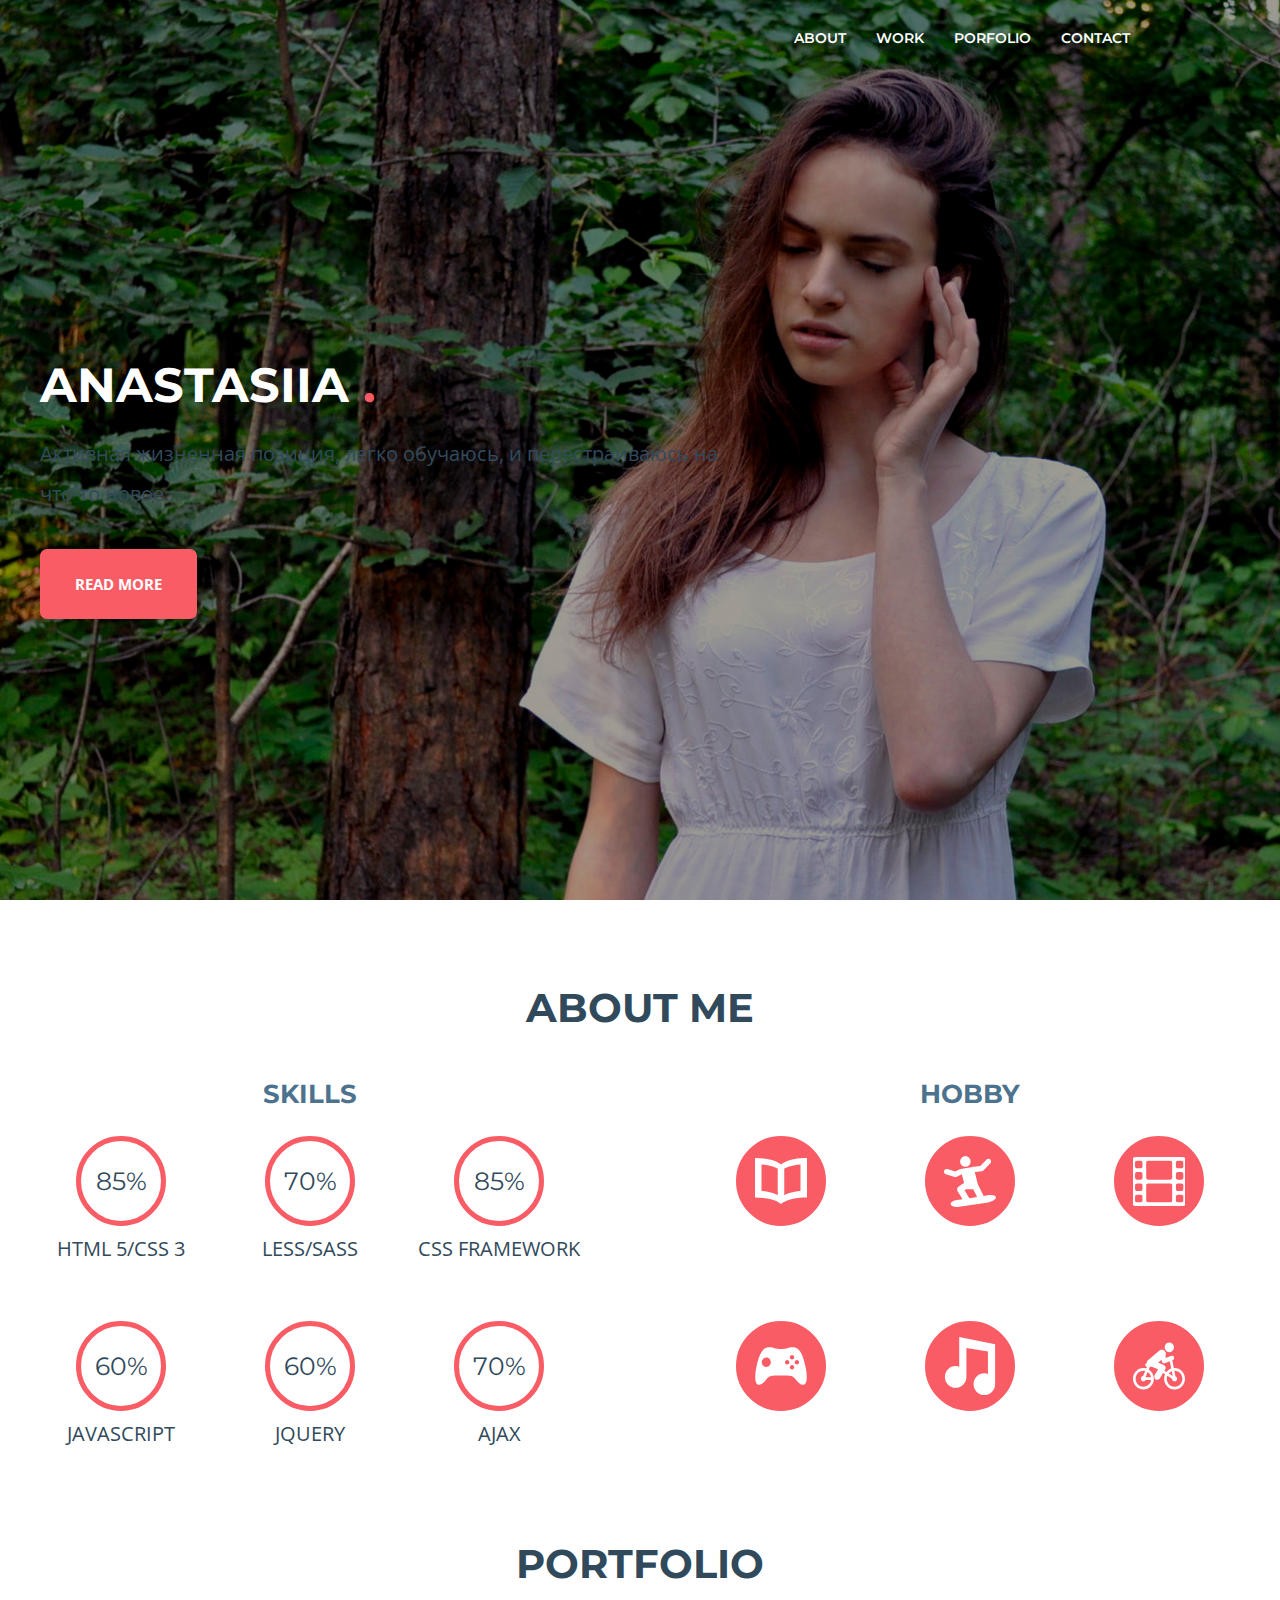
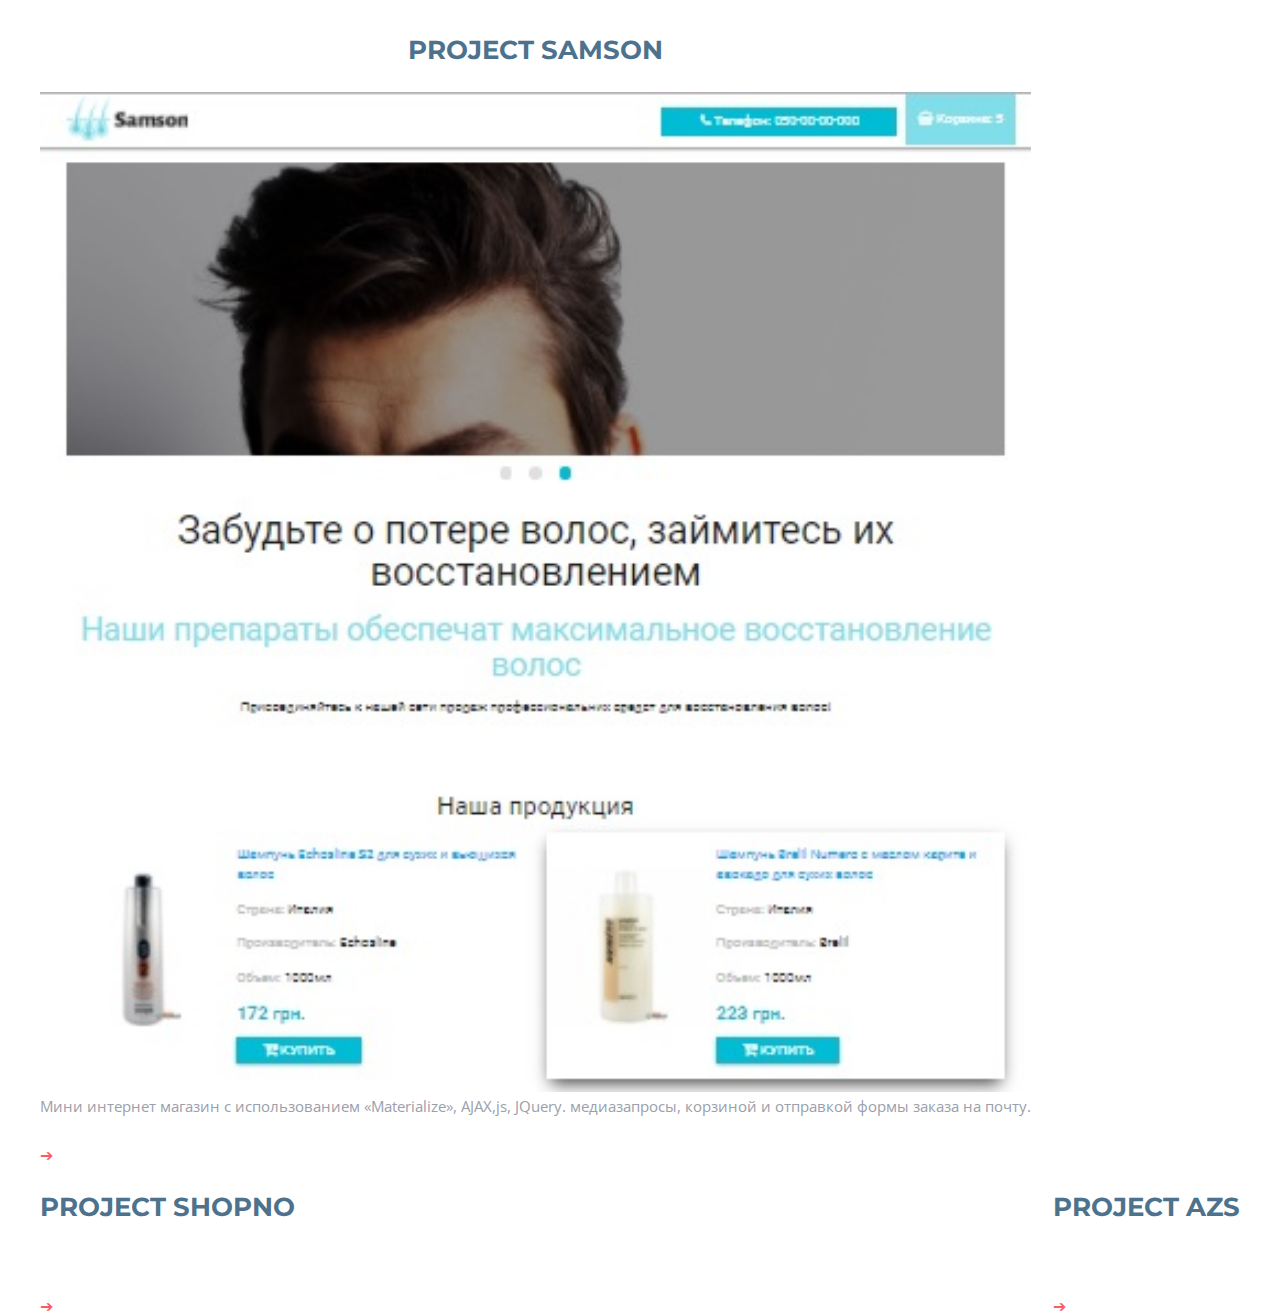
==== index.html @ 049740fa "Add files via upload" ====
<!DOCTYPE html>
<html lang="en">
<head>
	<meta charset="UTF-8">
	<title>Document</title>
	<link rel="stylesheet" href="css/style.css">
</head>
<body>
	
	<section id="top" style="background-image: url(img/Photo.jpg);">
		<div class="wr">
			<header>
				<nav>
					<ul>
						<li><a href="#">about</a></li>
						<li><a href="#">work</a></li>
						<li><a href="#">porfolio</a></li>
						<li><a href="#">contact</a></li>
						<li class="social">
							<a href="#" class="fb"></a>
							
						</li>
						<li class="social">
							<a href="#" class="inst"></a>
						</li>
					</ul>
				</nav>
			</header>
			<div class="sloganCont">
				<h1>Anastasiia <span class="red">.</span></h1>
				<h4>Активная жизненная позиция, легко обучаюсь, и  перестраиваюсь на что-то новое...</h4>
				<a href="#" class="btn"><span>read more</span></a>
			</div>
		</div>
	</section>

	<section id="about">
		<h2>about me</h2>
		<div class="wr">
			
			<div class="skills">
				<h3>skills</h3>
				<ul>
					<li>
						<div class="percent_circle"><span>85%</span></div>
						<h4>html 5/css 3</h4>
					
					</li>
					<li>
						<div class="percent_circle"><span>70%</span></div>
						<h4>less/sass</h4>
						
					</li>
					<li>
						<div class="percent_circle"><span>85%</span></div>
						<h4>css framework</h4>
						
					</li>
					
				
					<li>
						<div class="percent_circle"><span>60%</span></div>
						<h4>javascript</h4>
						
					</li>
					<li>
						<div class="percent_circle"><span>60%</span></div>
						<h4>JQuery</h4>
						
					</li>
					<li>
						<div class="percent_circle"><span>70%</span></div>
						<h4>Ajax</h4>
						
					</li>
					
				</ul>
				
			</div>
			<div class="hobby">
				<h3>hobby</h3>
				<ul>
					<li>
						<div class="percent_circle">
							<img src="img/book.svg" alt="">
						
						</div>
					</li>
					<li>
						<div class="percent_circle">
							<img src="img/snowboard.svg" alt="">
							
						</div>
					</li>
					<li>
						<div class="percent_circle">
							<img src="img/cinema.svg" alt="">
							
						</div>
					</li>
					<li>
						<div class="percent_circle">
							<img src="img/games.svg" alt="">
							
						</div>
					</li>
					<li>
						<div class="percent_circle">
							<img src="img/music.svg" alt="">
							
						</div>
					</li>
					<li>
						<div class="percent_circle">
							<img src="img/bike.svg" alt="">
						
						</div>
					</li>
				</ul>
			</div>
		</div>
	</section>
	
	<section id="portfolio">
		<div class="wr">
			<h2>Portfolio</h2>
				<ul>
					<li>
						<h3>project samson</h3>
						<img src="img/sams.jpg" alt="">
						<div class="descr">
						Мини интернет магазин с использованием «Materialize», AJAX,js, JQuery. медиазапросы,
						корзиной и отправкой формы заказа на почту.</div>
						<a href="" class="more"></a>
					</li>
					<li>
						<h3>project shopno</h3>
						<img src="" alt="">
						<div class="descr"></div>
						<a href="" class="more"></a>
					</li>
					<li>
						<h3>project azs</h3>
						<img src="" alt="">
						<div class="descr"></div>
						<a href="" class="more"></a>
					</li>
				</ul>
			</div>
	
	</section>
</body>
</html>
---- css/style.css ----
@import url("https://fonts.googleapis.com/css?family=Montserrat:100,100i,200,200i,300,300i,400,400i,500,500i,600,600i,700,700i,800,800i,900,900i|Open+Sans:300,300i,400,400i,600,600i,700,700i,800,800i&subset=cyrillic,cyrillic-ext");
* {
  box-sizing: border-box; }

html, body {
  margin: 0;
  padding: 0;
  height: 100%;
  min-height: 100%; }

section#top .wr, section#top .wr header, section#top .wr header nav ul, section#about .wr, section#about .wr .hobby, section#about .wr .skills, section#about .wr .hobby ul, section#about .wr .skills ul, section#about .wr .hobby ul li .percent_circle, section#about .wr .skills ul li .percent_circle, section#portfolio .wr, section#portfolio .wr ul {
  display: flex;
  flex-wrap: wrap; }

section#top .wr header nav ul, section#about .wr .hobby ul, section#about .wr .skills ul, section#portfolio .wr ul {
  list-style: none;
  padding: 0;
  margin: 0; }

.descr {
  font-family: "Open Sans", sans-serif;
  font-size: 15px;
  font-weight: 400;
  color: #9aa0ab; }

.wr {
  max-width: 1200px;
  margin: 0 auto;
  position: relative; }

h1 {
  font-family: "Montserrat", sans-serif;
  font-size: 48px;
  font-weight: 700;
  text-transform: uppercase;
  margin: 0; }

h2 {
  font-family: "Montserrat", sans-serif;
  font-size: 40px;
  font-weight: 700;
  text-transform: uppercase;
  color: #314a5b;
  margin-bottom: 20px;
  text-align: center;
  width: 100%; }

h3 {
  text-align: center;
  font-family: "Montserrat", sans-serif;
  font-size: 26px;
  font-weight: 700;
  text-transform: uppercase;
  color: #4c728d; }

h4 {
  font-family: "Open Sans", sans-serif;
  font-size: 20px;
  font-weight: 400;
  line-height: 40px;
  color: #314a5b; }

.red {
  color: #fa5c65; }

.more {
  text-decoration: none;
  color: #fa5c65;
  font-family: "Montserrat", sans-serif;
  font-weight: 400;
  text-transform: uppercase;
  display: inline-block;
  margin-top: 30px; }
  .more:after {
    content: ' \2794'; }

section#top {
  position: relative;
  height: 100vh;
  background: no-repeat center 0 / cover;
  background-attachment: fixed;
  color: #fff; }
  section#top .wr {
    height: 100%; }
    section#top .wr header {
      justify-content: flex-end;
      align-self: flex-start;
      flex-basis: 100%; }
      section#top .wr header nav ul {
        margin-top: 25px; }
        section#top .wr header nav ul li {
          margin-left: 30px;
          display: flex;
          align-items: center; }
          section#top .wr header nav ul li a {
            color: #fff;
            font-family: "Montserrat", sans-serif;
            font-size: 14px;
            font-weight: 600;
            text-transform: uppercase;
            text-decoration: none; }
            section#top .wr header nav ul li a:hover {
              color: #fa5c65; }
          section#top .wr header nav ul li.social a {
            width: 25px;
            height: 25px;
            display: inline-block;
            /*background-repeat: no-repeat;				*/
            /*background-position: center;*/
            background-size: cover; }
            section#top .wr header nav ul li.social a .fb {
              background-image: url(../img/fb.svg); }
            section#top .wr header nav ul li.social a .inst {
              background-image: url(../img/insta.svg); }
    section#top .wr .sloganCont {
      max-width: 58%; }
      section#top .wr .sloganCont h4 {
        margin: 20px 0 60px 0; }
      section#top .wr .sloganCont .btn {
        display: block;
        text-decoration: none; }
        section#top .wr .sloganCont .btn span {
          color: white;
          font-family: "Open Sans", sans-serif;
          font-size: 15px;
          font-weight: 700;
          padding: 25px 35px;
          background-color: #fa5c65;
          border-radius: 7px;
          text-transform: uppercase; }

section#about {
  padding-top: 50px;
  position: relative; }
  section#about h4 {
    text-transform: uppercase;
    text-align: center;
    margin: 10px 0px 0px;
    line-height: 25px; }
  section#about .wr {
    justify-content: space-between; }
    section#about .wr .hobby, section#about .wr .skills {
      width: 45%;
      flex-direction: column;
      justify-content: space-between; }
      section#about .wr .hobby ul, section#about .wr .skills ul {
        justify-content: space-between; }
        section#about .wr .hobby ul li, section#about .wr .skills ul li {
          width: 30%;
          height: 185px; }
          section#about .wr .hobby ul li .percent_circle, section#about .wr .skills ul li .percent_circle {
            margin: 0 auto;
            justify-content: center;
            align-items: center;
            width: 90px;
            height: 90px;
            border-radius: 100%;
            border: 5px solid #fa5c65; }
            section#about .wr .hobby ul li .percent_circle span, section#about .wr .skills ul li .percent_circle span {
              font-family: "Montserrat", sans-serif;
              font-size: 25px;
              color: #314a5b; }
  section#about .hobby .percent_circle {
    background: #fa5c65;
    padding: 7px; }
    section#about .hobby .percent_circle img {
      width: 80%; }

section#portfolio .wr {
  justify-content: space-between; }
  section#portfolio .wr ul {
    justify-content: space-between;
    width: 100%; }
    section#portfolio .wr ul img {
      width: 100%; }

/*# sourceMappingURL=style.css.map */
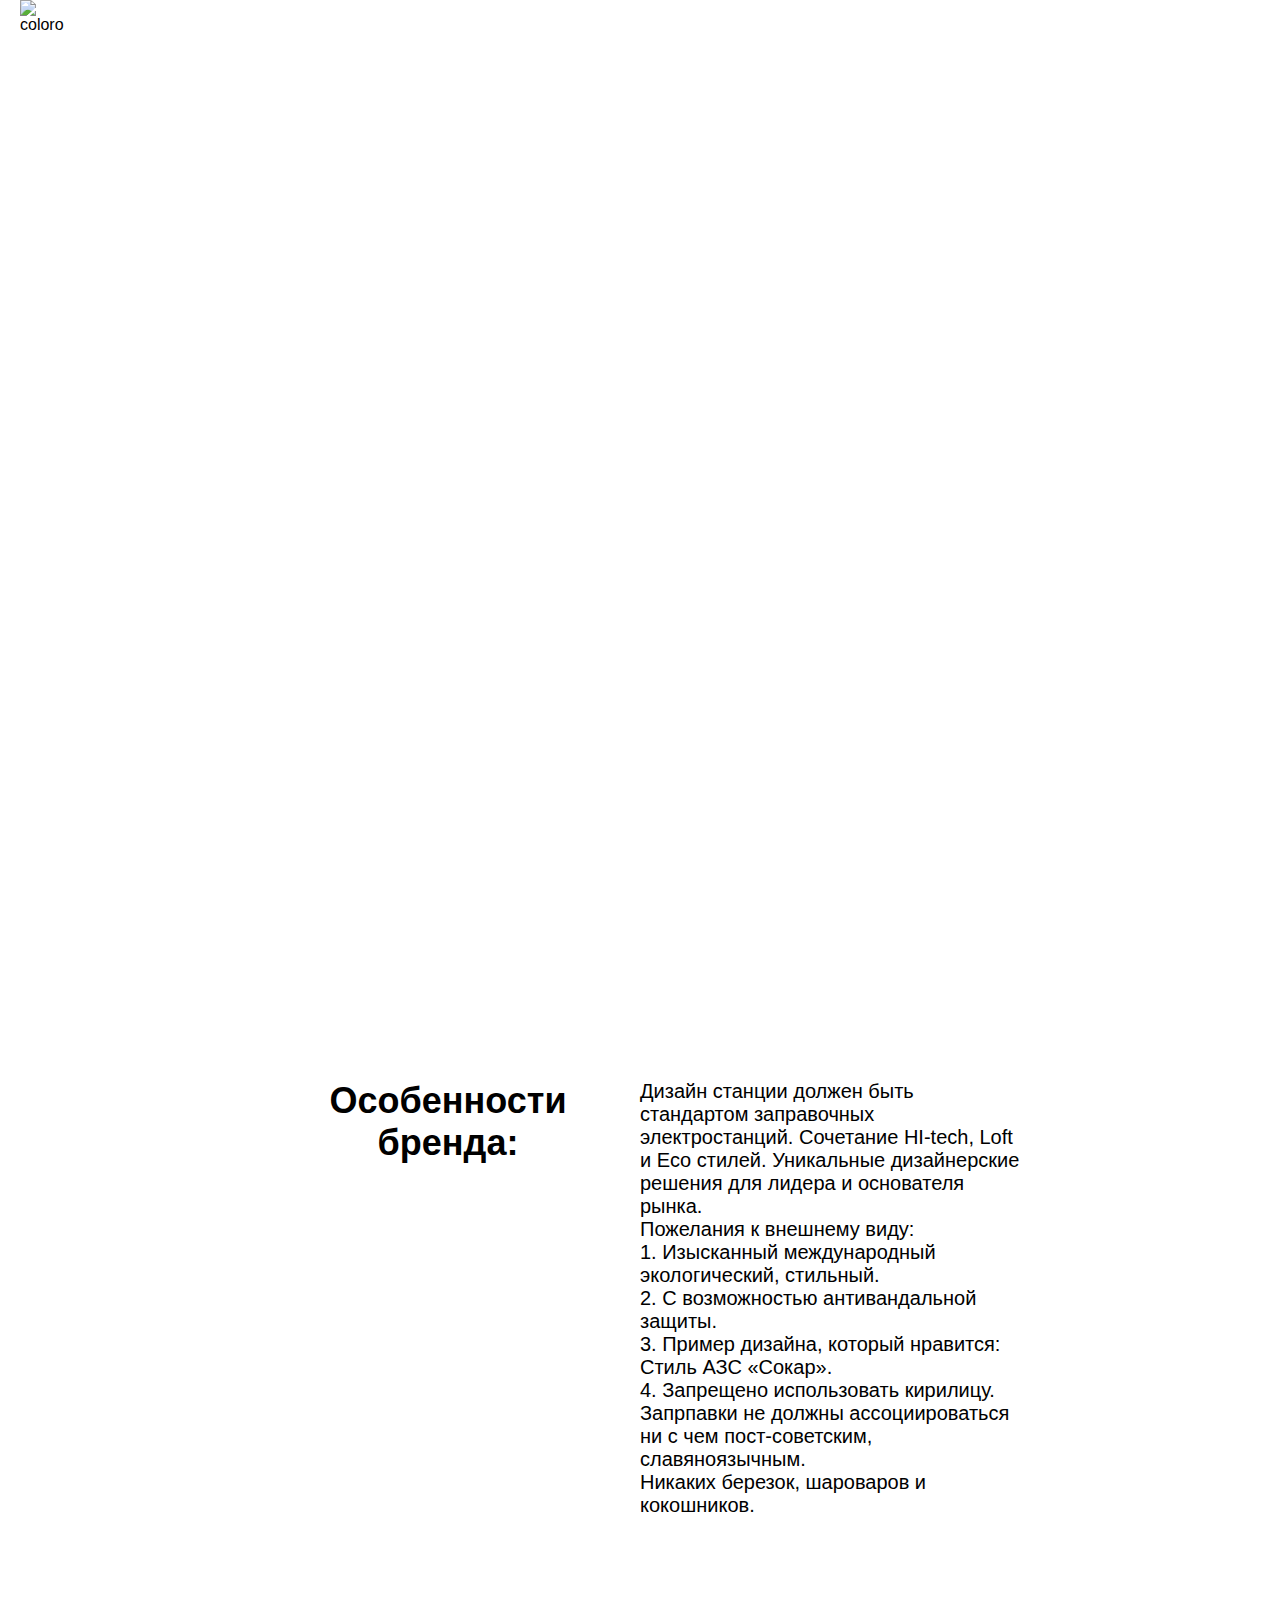
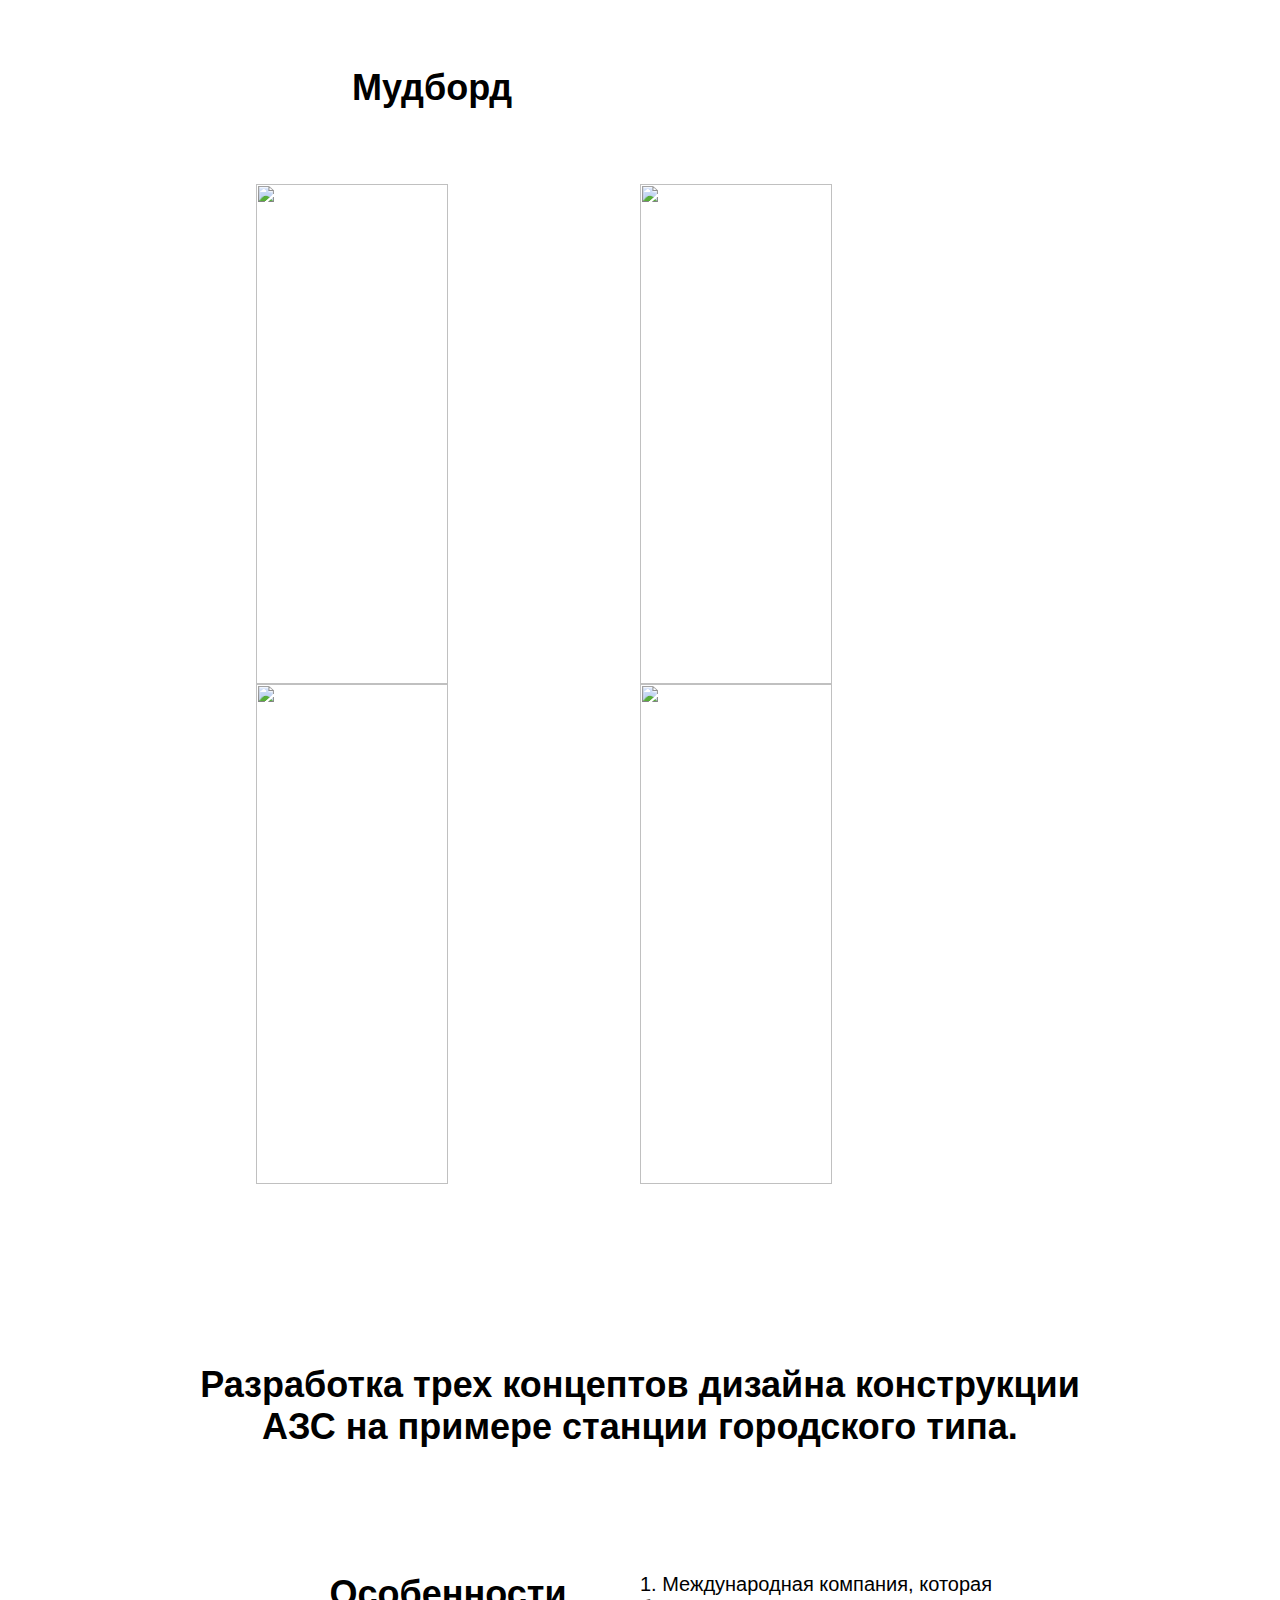
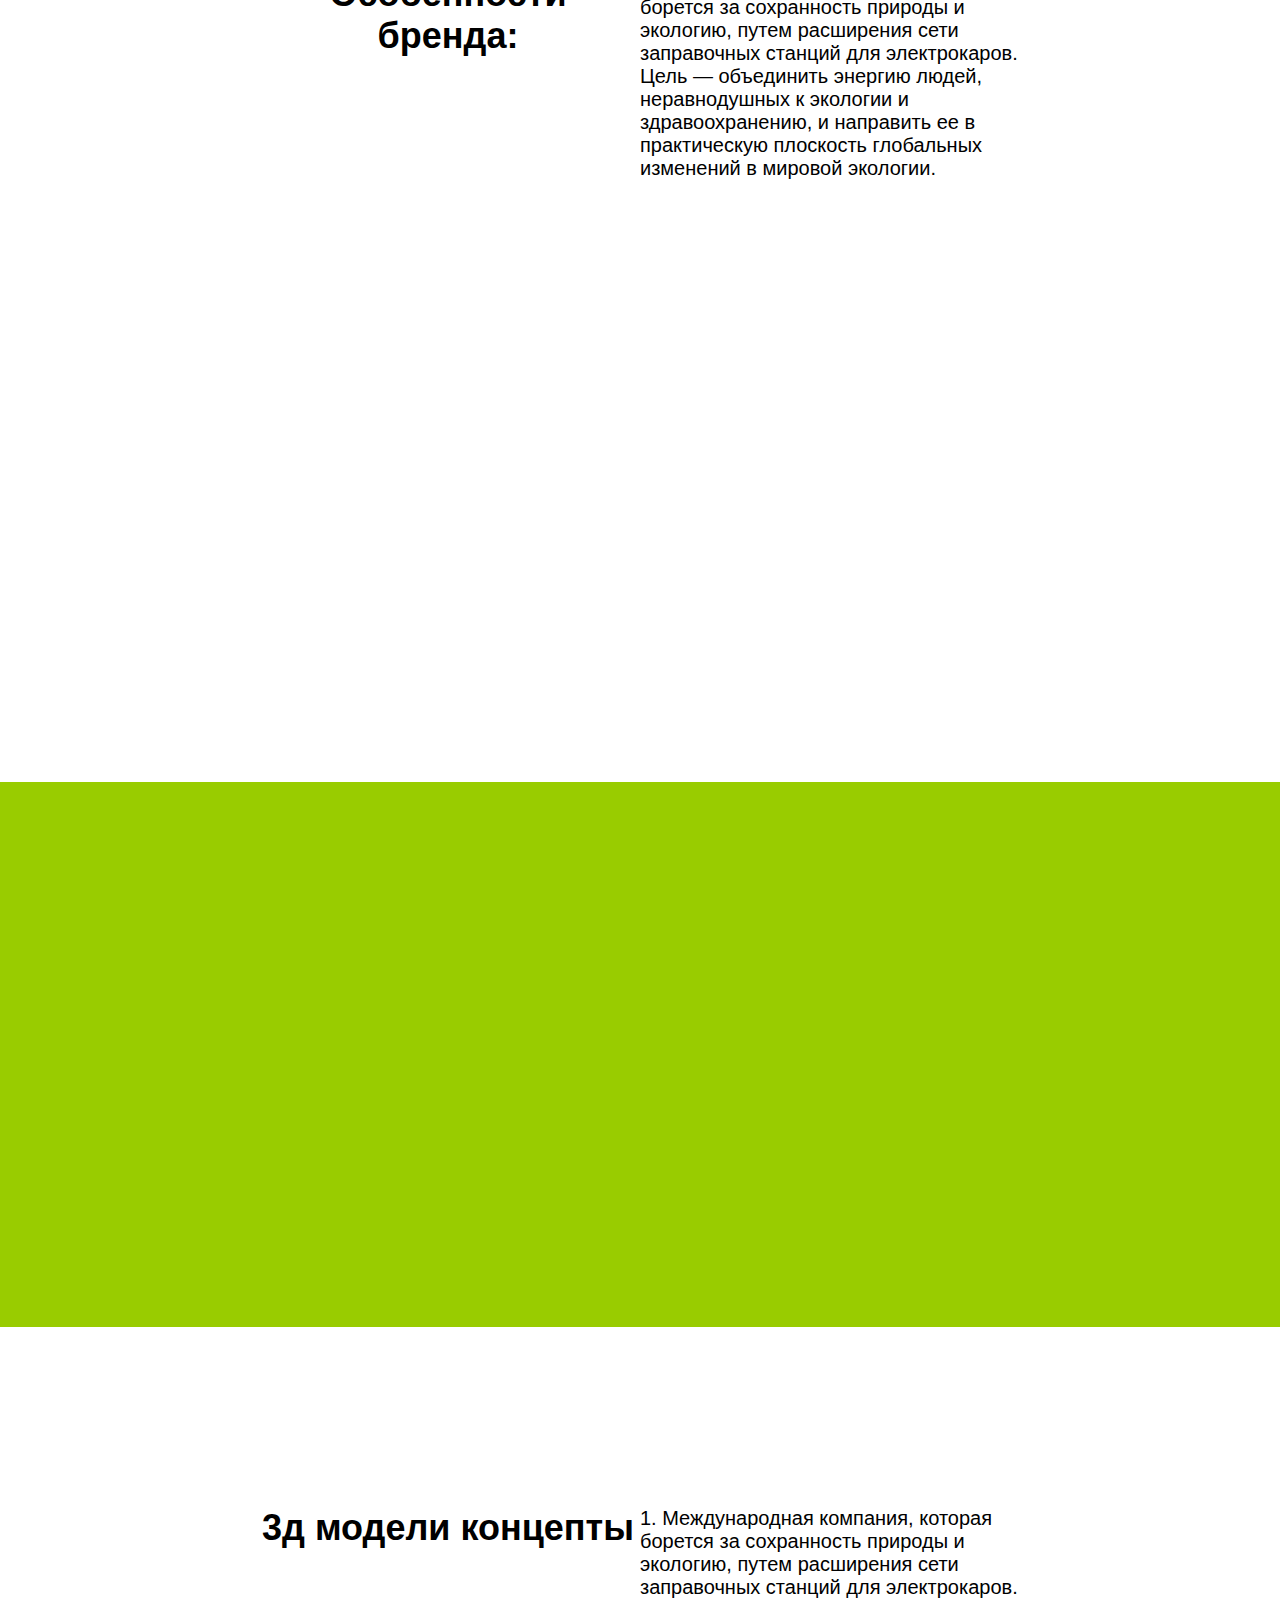
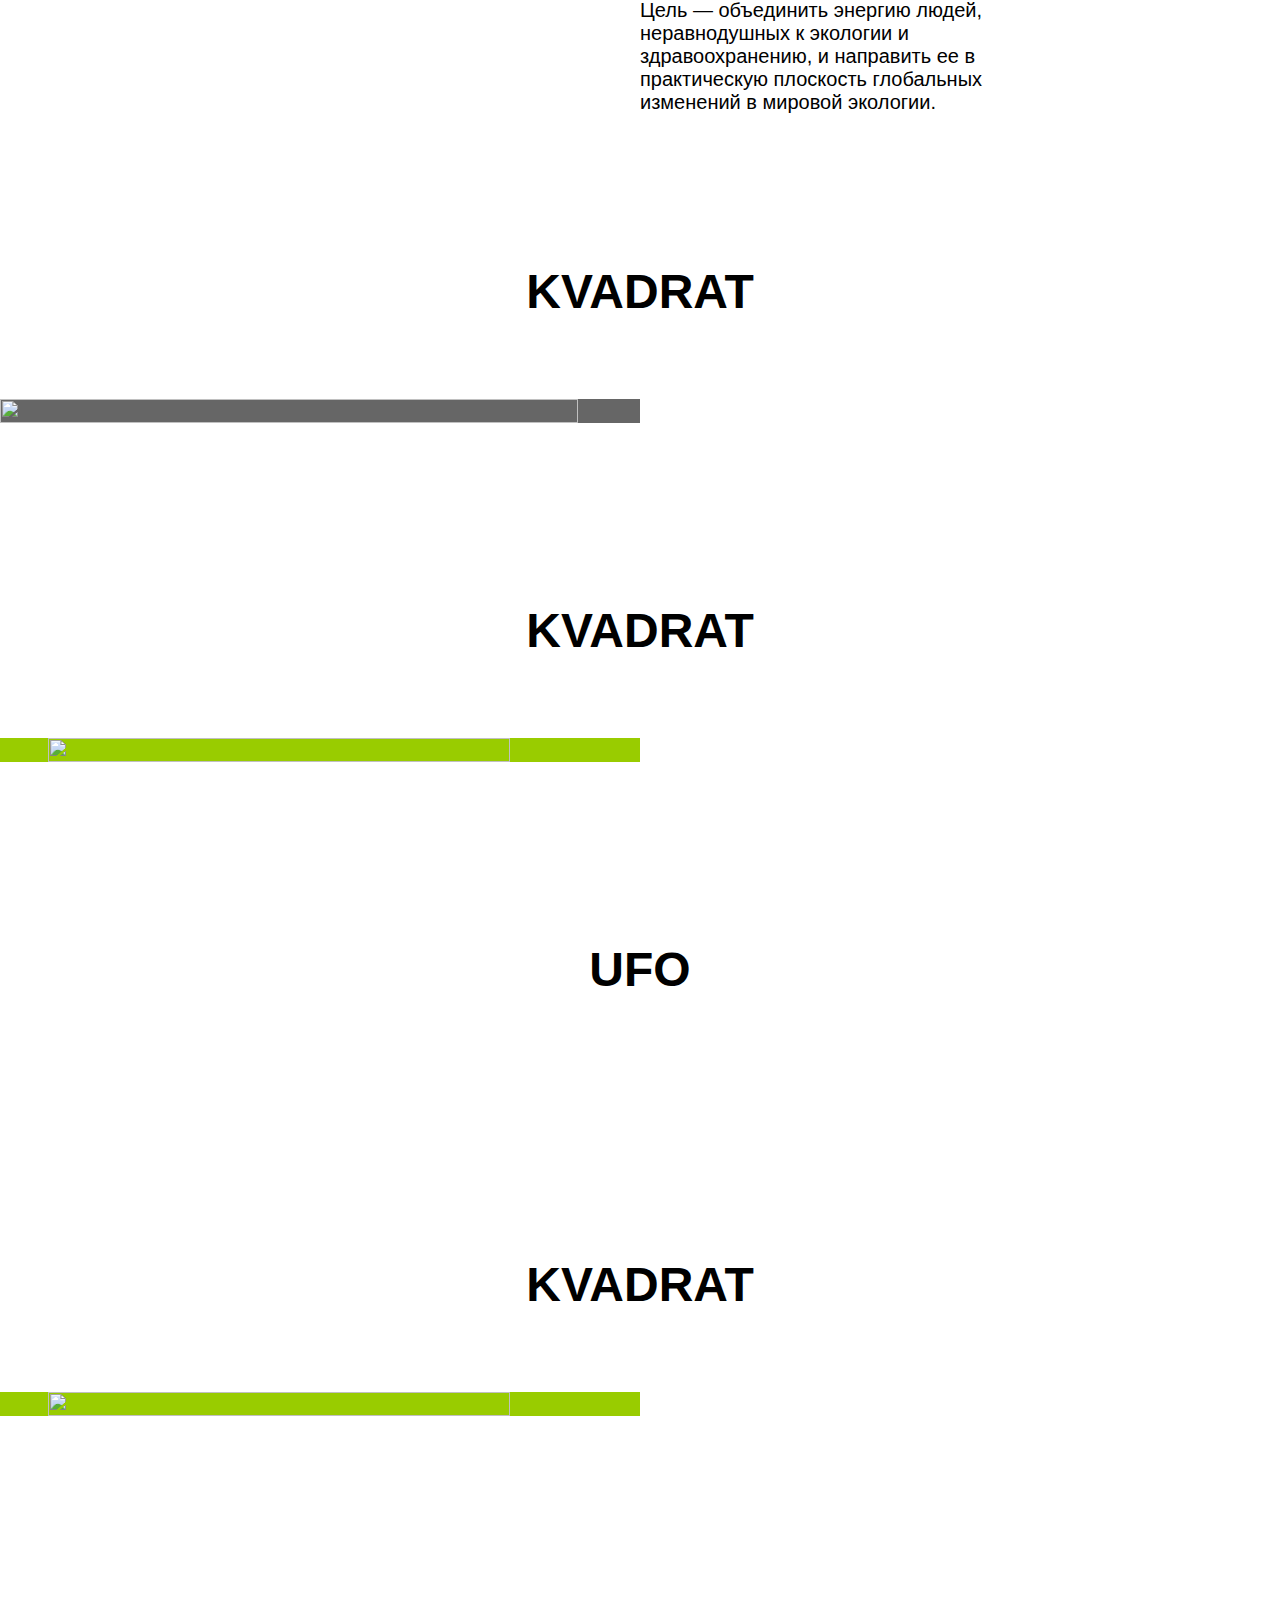
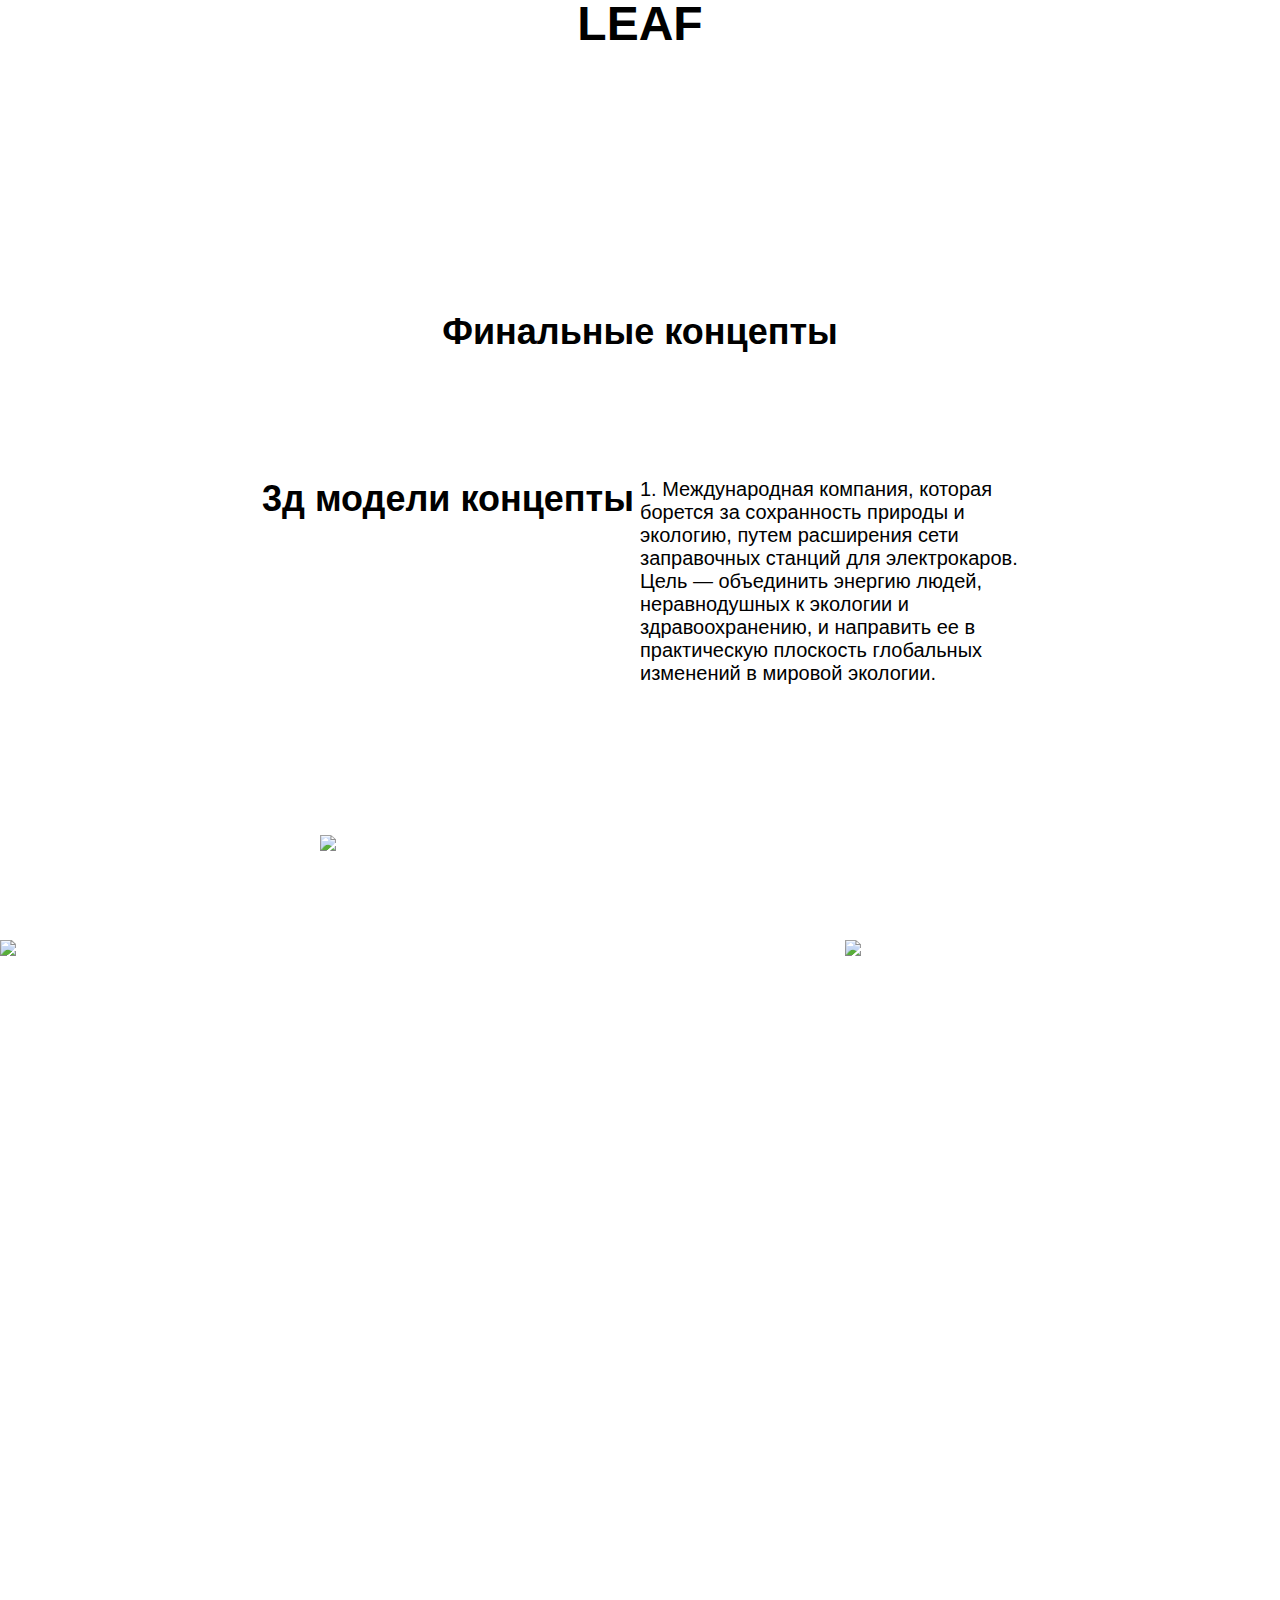
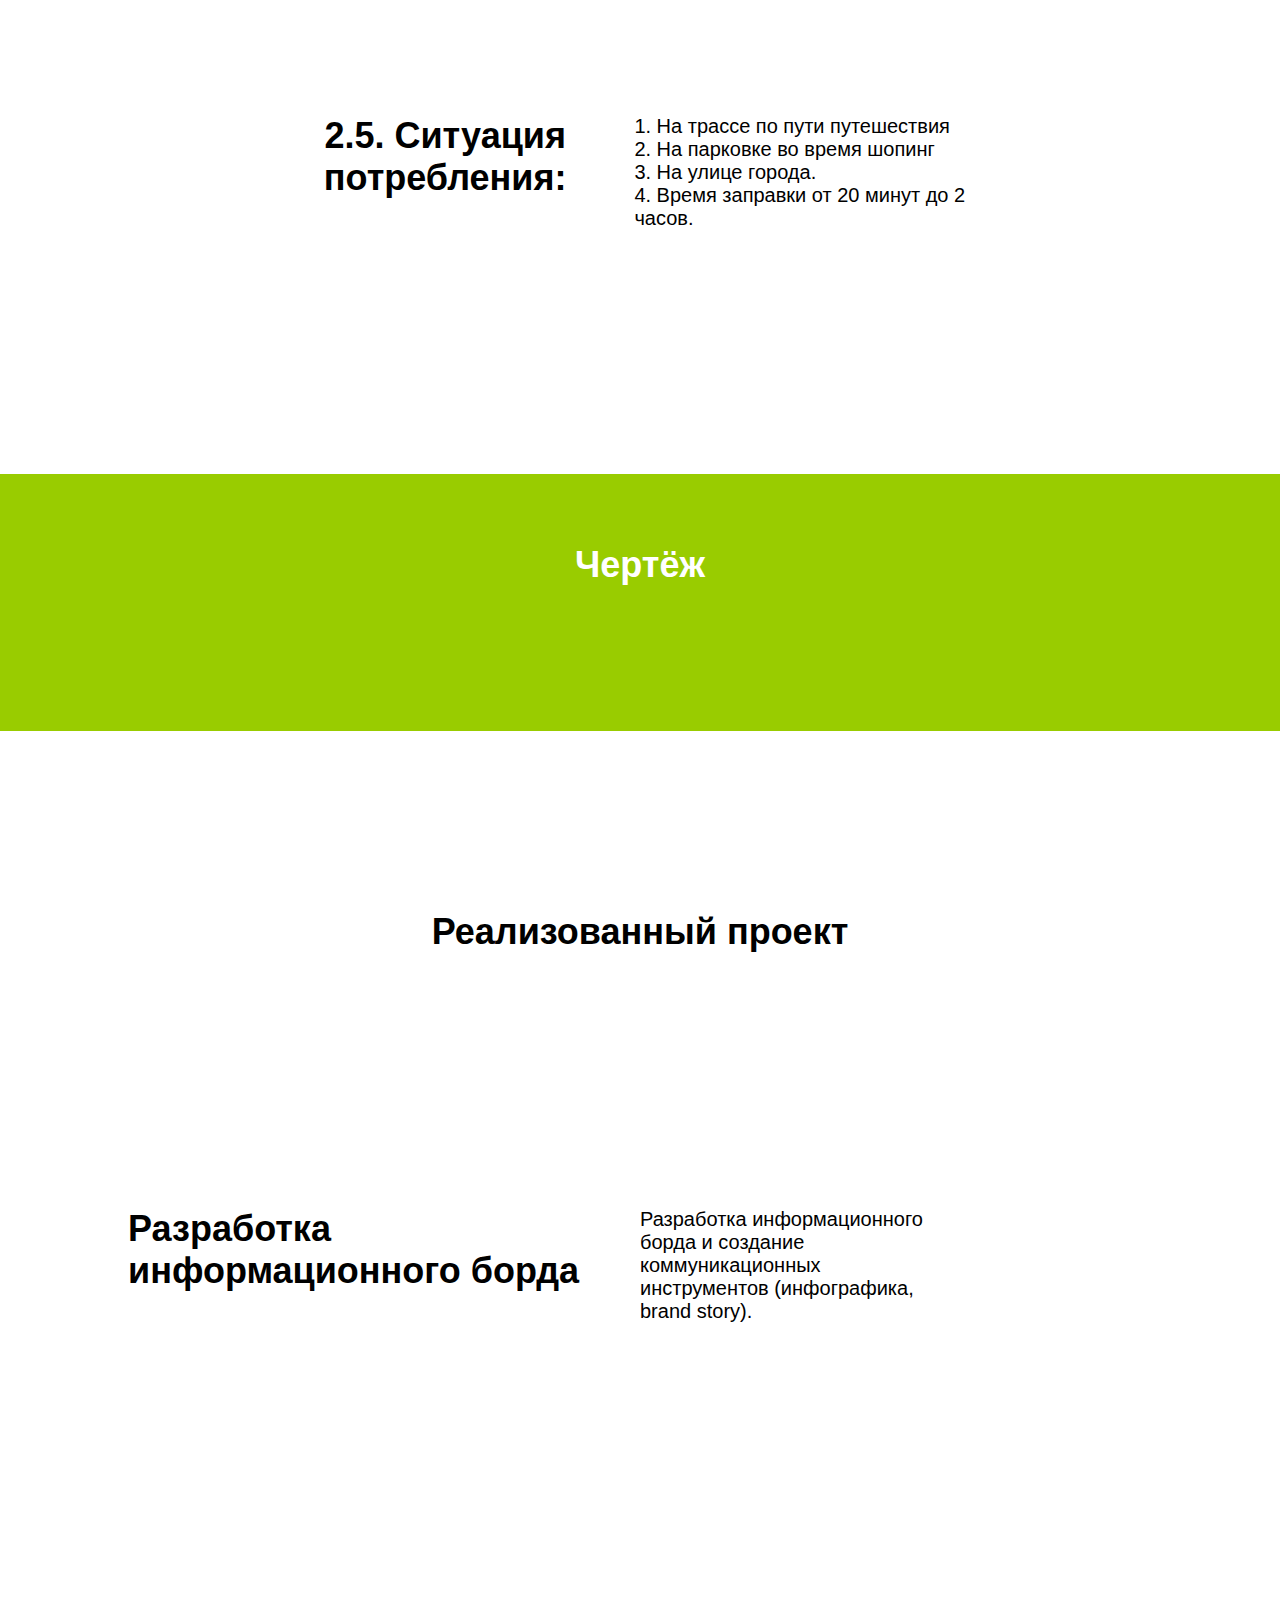
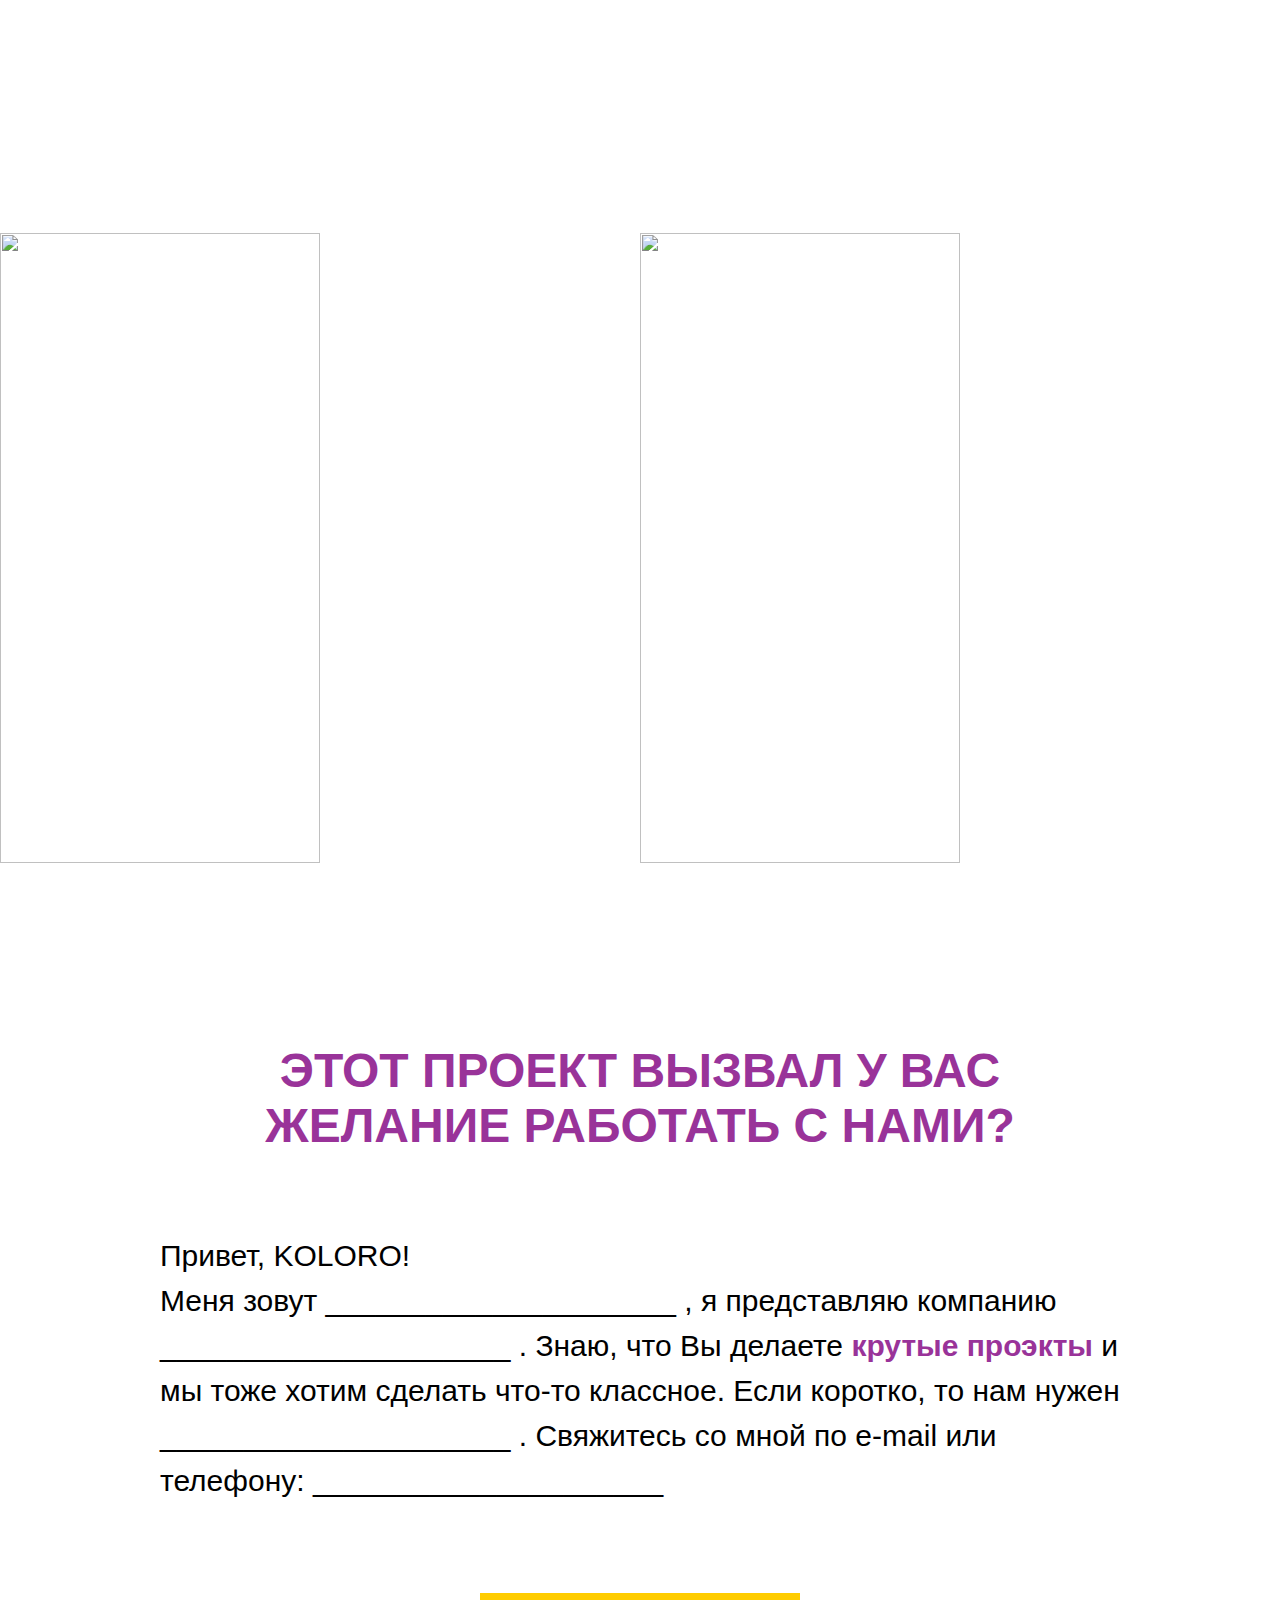
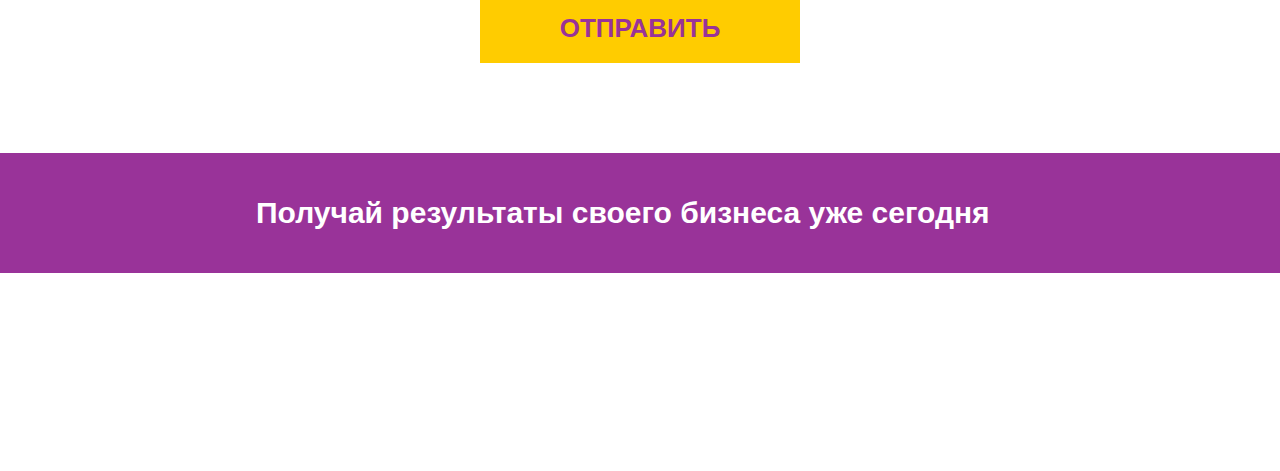
==== commit 5da84331: "Add files via upload" ====
--- a/index.html
+++ b/index.html
@@ -1,153 +1,237 @@
 <!DOCTYPE html>
-<html lang="en">
+<html lang="ru">
 <head>
 	<meta charset="UTF-8">
 	<title>Document</title>
 	<link rel="stylesheet" href="css/style.css">
 </head>
 <body>
-	
-	<section id="top" style="background-image: url(img/Photo.jpg);">
-		<div class="wr">
-			<header>
-				<nav>
-					<ul>
-						<li><a href="#">about</a></li>
-						<li><a href="#">work</a></li>
-						<li><a href="#">porfolio</a></li>
-						<li><a href="#">contact</a></li>
-						<li class="social">
-							<a href="#" class="fb"></a>
-							
-						</li>
-						<li class="social">
-							<a href="#" class="inst"></a>
-						</li>
-					</ul>
-				</nav>
-			</header>
-			<div class="sloganCont">
-				<h1>Anastasiia <span class="red">.</span></h1>
-				<h4>Активная жизненная позиция, легко обучаюсь, и  перестраиваюсь на что-то новое...</h4>
-				<a href="#" class="btn"><span>read more</span></a>
-			</div>
-		</div>
-	</section>
-
-	<section id="about">
-		<h2>about me</h2>
-		<div class="wr">
+	<header class="fixmenu">
+	    <div class="container">
+	        <a href="/">
+	            <img src="img/koloro-logo-white.svg" class="logo white_logo" width="166" height="51" alt="coloro">
+	        </a>
+				<nav> 
+	 			    <ul>
+				        <li><a href="/">Гавная</a></li>
+				        <li><a href="/">портфолио</a></li>
+				        <li><a href="/">услуги</a></li>
+				        <li><a href="/">блог</a></li>
+				        <li><a href="/">компания</a></li>
+				        <li><a href="/">Контакты</a></li>
+				        <li><a href="/">рассчитать проект</a></li>
+				    </ul>
+    			
+ 				</nav>
+
+   		</div>
+	</header>
+	<section class="top">
+		<h1>Дизайн АЗС Инфоборд</h1>
+	</section>
+	<div class="info-text">
+		<div class="row"> 
+			<h2>Особенности бренда:</h2>
+			<div>
+			<p>
+				Дизайн станции должен быть стандартом заправочных электростанций. Сочетание HI-tech, Loft и Eco стилей. Уникальные дизайнерские решения для лидера и основателя рынка. 
+				
+			</p>
+			<p>Пожелания к внешнему виду:</p>
+			<ul>
+					<li>1.	Изысканный международный экологический, стильный.</li>
+					<li>2.	С возможностью антивандальной защиты.</li>
+					<li>3.	Пример дизайна, который нравится: Стиль АЗС «Сокар».</li>
+					<li>4.	Запрещено использовать кирилицу. Запрпавки не должны ассоциироваться ни с чем пост-советским, славяноязычным. <br>Никаких березок, шароваров и кокошников.</li>
+					
+				</ul>	
+
+			</div>
+		</div>
+	</div>
+	<section class="brand">
+    <h2>Мудборд</h2>
+    <div class="row">
+      <img src="img/2.png" alt="">
+      <img src="img/4.png" alt="">
+      <img src="img/5.png" alt="">
+      <img src="img/3.png" alt="">
+    </div>
+	</section>
+	
+
+   
+    <div class="info-text"> 
+    	<h2> Разработка трех концептов дизайна конструкции <br>АЗС на примере станции городского типа.</h2>
+		<div class="row">	
+			<h2>Особенности бренда:</h2>
+			<div>
+				1. Международная компания, которая борется за сохранность природы и экологию, путем расширения сети заправочных станций для электрокаров. Цель — объединить энергию людей, неравнодушных к экологии и здравоохранению, и направить ее в практическую плоскость глобальных изменений в мировой экологии.
+			</div>
+		</div>	
+	</div>
+	<section class="book">
+		<div class="green">
+			<img src="img/6.png" alt="">
+		</div>
+	</section>
+	
+	<div class="info-text">
+		<div class="row">
+			<h2>3д модели концепты</h2>
+			<div>
+				1. Международная компания, которая борется за сохранность природы и экологию, путем расширения сети заправочных станций для электрокаров. Цель — объединить энергию людей, неравнодушных к экологии и здравоохранению, и направить ее в практическую плоскость глобальных изменений в мировой экологии.
+			</div>
+		</div>	
+	</div>
+  
+
+	<section class="kvadrat">
+		<h1>kvadrat</h1>
+		<div class="container">
+			<div class="fon">
+				<img src="img/7.png" alt="">
+      		</div> 
+      	<img src="img/8.png" alt="">
+		</div>
+	</section>
+
+	<section class="kvadrat">
+		<h1>kvadrat</h1>
+		<div class="container">
+			<div class="green">
+				<img src="img/9.png" alt="">
+      		</div> 
+      	<img src="img/8.png" alt="">
+		</div>
+	</section>
+
+	<section class="ufo">
+		<h1>ufo</h1>
+		<div class="container">
+			<div class="fon">
+				<img src="img/11.png" alt="">
+      		</div> 
+      	<img src="img/12.png" alt="">
+		</div>
+	</section>
+
+	<section class="kvadrat">
+		<h1>kvadrat</h1>
+		<div class="container">
+			<div class="green">
+				<img src="img/13.png" alt="">
+      		</div> 
+      	<img src="img/15.png" alt="">
+		</div>
+	</section>
+
+	<section class="leaf">
+		<h1>leaf</h1>
+		<div class="container">
+			<div class="fon">
+				<img src="img/16.png" alt="">
+      		</div> 
+      	<img src="img/17.png" alt="">
+		</div>
+		
+	</section>
+	<div class="info-text">
+		<h2>Финальные концепты</h2>	
+		<div class="row">
+			<h2>3д модели концепты</h2>
+			<div>
+				1. Международная компания, которая борется за сохранность природы и экологию, путем расширения сети заправочных станций для электрокаров. Цель — объединить энергию людей, неравнодушных к экологии и здравоохранению, и направить ее в практическую плоскость глобальных изменений в мировой экологии.
+			</div>
+		</div>
+	</div>
+		
+	<section class="slide">
+	
+      <div id="carousels">
+        <div class="carousel"><img src="img/8.png"></div>
+        <div class="carousel demonstration"><img src="img/10.png"></div>
+        <div class="carousel"><img src="img/12.png"></div>
+        <div class="carousel"><img src="img/15.png"></div>
+        <div class="carousel"><img src="img/17.png"></div>
+        <div class="carousel"><img src="img/18.png"></div>
+        <div class="carousel"><img src="img/20.png"></div>
+      </div>
+
+      <div class="container">	
+		<img src="img/left-arrow.svg" alt="">
+		<img src="img/right-arrow.svg" alt="">		
+	  </div>
+	</section>
+
+	  <div class="info-text">
+	  	<div class="row"> 
+			<h2>2.5. Ситуация потребления: </h2>
+			<ul>
+				<li>1. На трассе по пути путешествия </li>
+				<li>2. На парковке во время шопинг</li>
+				<li>3. На улице города.</li>
+				<li>4.	Время заправки от 20 минут до 2 часов.</li>
+			</ul>
+		</div>	
+	</div>	
+	
+	<section class="drawing">
+		<div class="fon">
+
+			<div class="row">	
+				<h2>Чертёж</h2>
+				<img src="img/19.png" alt="">
+			</div>
+		</div>			
+	</section>
+	<section class="implemented-project">
+		<h2>Реализованный проект</h2>
+		<div class="container">
+			<img src="img/20.png" alt="">
+			<div class="info-text">
+				<div class="row">
+					<h2>Разработка информационного борда </h2>
+					<div class="info-text-div">
+						Разработка информационного борда и создание коммуникационных инструментов (инфографика, brand story). 
+					</div>
+				</div>
+			</div>
+	</div>	
+	</section>
+	<section class="instruction">
+		<div class="row">
+			<img src="img/21.png" alt="">
+		</div>
+
 			
-			<div class="skills">
-				<h3>skills</h3>
-				<ul>
-					<li>
-						<div class="percent_circle"><span>85%</span></div>
-						<h4>html 5/css 3</h4>
-					
-					</li>
-					<li>
-						<div class="percent_circle"><span>70%</span></div>
-						<h4>less/sass</h4>
-						
-					</li>
-					<li>
-						<div class="percent_circle"><span>85%</span></div>
-						<h4>css framework</h4>
-						
-					</li>
-					
-				
-					<li>
-						<div class="percent_circle"><span>60%</span></div>
-						<h4>javascript</h4>
-						
-					</li>
-					<li>
-						<div class="percent_circle"><span>60%</span></div>
-						<h4>JQuery</h4>
-						
-					</li>
-					<li>
-						<div class="percent_circle"><span>70%</span></div>
-						<h4>Ajax</h4>
-						
-					</li>
-					
-				</ul>
-				
-			</div>
-			<div class="hobby">
-				<h3>hobby</h3>
-				<ul>
-					<li>
-						<div class="percent_circle">
-							<img src="img/book.svg" alt="">
-						
-						</div>
-					</li>
-					<li>
-						<div class="percent_circle">
-							<img src="img/snowboard.svg" alt="">
-							
-						</div>
-					</li>
-					<li>
-						<div class="percent_circle">
-							<img src="img/cinema.svg" alt="">
-							
-						</div>
-					</li>
-					<li>
-						<div class="percent_circle">
-							<img src="img/games.svg" alt="">
-							
-						</div>
-					</li>
-					<li>
-						<div class="percent_circle">
-							<img src="img/music.svg" alt="">
-							
-						</div>
-					</li>
-					<li>
-						<div class="percent_circle">
-							<img src="img/bike.svg" alt="">
-						
-						</div>
-					</li>
-				</ul>
-			</div>
-		</div>
-	</section>
-	
-	<section id="portfolio">
-		<div class="wr">
-			<h2>Portfolio</h2>
-				<ul>
-					<li>
-						<h3>project samson</h3>
-						<img src="img/sams.jpg" alt="">
-						<div class="descr">
-						Мини интернет магазин с использованием «Materialize», AJAX,js, JQuery. медиазапросы,
-						корзиной и отправкой формы заказа на почту.</div>
-						<a href="" class="more"></a>
-					</li>
-					<li>
-						<h3>project shopno</h3>
-						<img src="" alt="">
-						<div class="descr"></div>
-						<a href="" class="more"></a>
-					</li>
-					<li>
-						<h3>project azs</h3>
-						<img src="" alt="">
-						<div class="descr"></div>
-						<a href="" class="more"></a>
-					</li>
-				</ul>
-			</div>
-	
-	</section>
+		<div class="container">
+			<img src="img/23.png" alt=""><img src="img/22.png" alt="">
+		</div>
+	</section>	
+	<section class="forma">
+		<div class="row">
+			<h1>ЭТОТ ПРОЕКТ ВЫЗВАЛ У ВАС ЖЕЛАНИЕ РАБОТАТЬ С НАМИ?</h1>
+			<p>Привет, KOLORO! </p>
+				<p>Меня зовут  _____________________  , я представляю компанию _____________________  . Знаю, что
+				Вы делаете <span>крутые проэкты</span> и мы тоже хотим сделать что-то классное. Если коротко, то нам 
+				нужен _____________________  . Свяжитесь со мной по e-mail или телефону: _____________________
+				</p>
+			<button>Отправить</button>
+		</div>
+	<div class="container"><p>Получай результаты своего бизнеса уже сегодня</p></div>		
+	</section>
+	<footer>
+		<div class="social">
+			<img src="" alt="">
+			<img src="" alt="">
+			<img src="" alt="">
+			<img src="" alt="">
+			<img src="" alt="">
+		</div>
+
+
+	</footer>
+  <!-- <script src="slide.js"></script> -->
 </body>
 </html>--- a/css/style.css
+++ b/css/style.css
@@ -1,177 +1,281 @@
-@import url("https://fonts.googleapis.com/css?family=Montserrat:100,100i,200,200i,300,300i,400,400i,500,500i,600,600i,700,700i,800,800i,900,900i|Open+Sans:300,300i,400,400i,600,600i,700,700i,800,800i&subset=cyrillic,cyrillic-ext");
+@charset "UTF-8";
 * {
-  box-sizing: border-box; }
-
-html, body {
   margin: 0;
   padding: 0;
-  height: 100%;
-  min-height: 100%; }
-
-section#top .wr, section#top .wr header, section#top .wr header nav ul, section#about .wr, section#about .wr .hobby, section#about .wr .skills, section#about .wr .hobby ul, section#about .wr .skills ul, section#about .wr .hobby ul li .percent_circle, section#about .wr .skills ul li .percent_circle, section#portfolio .wr, section#portfolio .wr ul {
-  display: flex;
+  font-family: sans-serif;
+  box-sizing: border-box; }
+
+ul {
+  list-style-type: none;
+  font-size: 20px; }
+
+a {
+  text-decoration: none;
+  color: #000; }
+
+h1 {
+  font-size: 48px;
+  text-transform: uppercase;
+  text-align: center;
+  padding-bottom: 80px; }
+
+h2 {
+  font-size: 36px;
+  margin: 0px auto 75px; }
+
+h3 {
+  font-size: 20px; }
+
+.container {
+  display: flex;
+  max-width: 1900px;
+  margin: 0 auto;
+  width: 100%;
+  /* height: 100%;*/ }
+
+.row {
+  width: 60%;
+  display: flex;
+  margin: 0 auto;
+  /*height: 100%;*/ }
+
+section {
+  width: 100%;
+  max-width: 1900px;
+  margin-bottom: 180px; }
+
+img {
+  width: 100%; }
+
+.info-text {
+  justify-content: center;
+  flex-wrap: wrap;
+  margin: 0px auto 150px; }
+  .info-text h2 {
+    margin-bottom: 125px;
+    text-align: center; }
+  .info-text .row h2 {
+    width: 50%;
+    padding: 0;
+    text-align: center; }
+  .info-text .row div {
+    font-size: 20px;
+    width: 50%; }
+
+header {
+  position: absolute;
+  z-index: 2;
+  width: 100%; }
+  header .container {
+    padding: 0px 20px; }
+    header .container nav {
+      width: 100%;
+      height: 60px;
+      display: flex;
+      align-items: center;
+      justify-content: flex-end; }
+      header .container nav ul {
+        display: flex; }
+        header .container nav ul li {
+          padding-left: 15px; }
+          header .container nav ul li a {
+            color: #ffffff;
+            font-size: 16px;
+            font-weight: bold;
+            text-transform: uppercase; }
+
+.top {
+  position: relative;
+  background: url(../img/1.png) no-repeat center 0/cover;
+  height: 100vh;
+  background-attachment: fixed; }
+  .top h1 {
+    position: absolute;
+    color: #ffffff;
+    text-align: center;
+    text-transform: none;
+    width: 20%;
+    left: 40%;
+    top: 50%; }
+
+.brand h2 {
+  width: 45%; }
+.brand .row {
+  margin: 0 auto;
+  justify-content: center;
   flex-wrap: wrap; }
-
-section#top .wr header nav ul, section#about .wr .hobby ul, section#about .wr .skills ul, section#portfolio .wr ul {
-  list-style: none;
-  padding: 0;
-  margin: 0; }
-
-.descr {
-  font-family: "Open Sans", sans-serif;
-  font-size: 15px;
-  font-weight: 400;
-  color: #9aa0ab; }
-
-.wr {
-  max-width: 1200px;
-  margin: 0 auto;
+.brand img {
+  width: 50%;
+  height: 500px; }
+
+.book .green {
+  background: #99cc00;
+  width: 100%;
+  height: 545px;
+  margin-top: 600px;
   position: relative; }
-
-h1 {
-  font-family: "Montserrat", sans-serif;
-  font-size: 48px;
-  font-weight: 700;
-  text-transform: uppercase;
-  margin: 0; }
-
-h2 {
-  font-family: "Montserrat", sans-serif;
-  font-size: 40px;
-  font-weight: 700;
-  text-transform: uppercase;
-  color: #314a5b;
-  margin-bottom: 20px;
-  text-align: center;
-  width: 100%; }
-
-h3 {
-  text-align: center;
-  font-family: "Montserrat", sans-serif;
-  font-size: 26px;
-  font-weight: 700;
-  text-transform: uppercase;
-  color: #4c728d; }
-
-h4 {
-  font-family: "Open Sans", sans-serif;
-  font-size: 20px;
-  font-weight: 400;
-  line-height: 40px;
-  color: #314a5b; }
-
-.red {
-  color: #fa5c65; }
-
-.more {
-  text-decoration: none;
-  color: #fa5c65;
-  font-family: "Montserrat", sans-serif;
-  font-weight: 400;
-  text-transform: uppercase;
-  display: inline-block;
-  margin-top: 30px; }
-  .more:after {
-    content: ' \2794'; }
-
-section#top {
+  .book .green img {
+    position: absolute;
+    width: 60%;
+    height: auto;
+    display: block;
+    left: 20%;
+    bottom: 0px; }
+
+.kvadrat .container .fon {
+  background: #666666;
+  width: 50%; }
+  .kvadrat .container .fon img {
+    height: 100%;
+    width: 95%; }
+.kvadrat .container .green {
+  background: #99cc00;
+  width: 50%; }
+  .kvadrat .container .green img {
+    height: 100%;
+    width: 85%;
+    display: block;
+    margin: 0 auto; }
+.kvadrat .container img {
+  width: 50%; }
+
+.ufo h1 {
+  text-align: center; }
+.ufo .fon {
+  background: #666666;
+  width: 50%;
+  display: flex;
+  justify-content: center;
+  align-items: center; }
+  .ufo .fon img {
+    width: 85%; }
+.ufo img {
+  width: 50%; }
+
+.leaf h1 {
+  text-align: center; }
+.leaf .fon {
+  background: #666666;
+  width: 50%;
+  display: flex;
+  justify-content: center;
+  align-items: center; }
+  .leaf .fon img {
+    width: 95%; }
+.leaf img {
+  width: 50%; }
+.leaf h2 {
+  text-align: center; }
+.leaf .row {
+  justify-content: center;
+  margin: 150px auto; }
+  .leaf .row h2, .leaf .row div {
+    width: 50%; }
+
+.slide {
+  margin-top: 50px;
   position: relative;
-  height: 100vh;
-  background: no-repeat center 0 / cover;
-  background-attachment: fixed;
-  color: #fff; }
-  section#top .wr {
-    height: 100%; }
-    section#top .wr header {
-      justify-content: flex-end;
-      align-self: flex-start;
-      flex-basis: 100%; }
-      section#top .wr header nav ul {
-        margin-top: 25px; }
-        section#top .wr header nav ul li {
-          margin-left: 30px;
-          display: flex;
-          align-items: center; }
-          section#top .wr header nav ul li a {
-            color: #fff;
-            font-family: "Montserrat", sans-serif;
-            font-size: 14px;
-            font-weight: 600;
-            text-transform: uppercase;
-            text-decoration: none; }
-            section#top .wr header nav ul li a:hover {
-              color: #fa5c65; }
-          section#top .wr header nav ul li.social a {
-            width: 25px;
-            height: 25px;
-            display: inline-block;
-            /*background-repeat: no-repeat;				*/
-            /*background-position: center;*/
-            background-size: cover; }
-            section#top .wr header nav ul li.social a .fb {
-              background-image: url(../img/fb.svg); }
-            section#top .wr header nav ul li.social a .inst {
-              background-image: url(../img/insta.svg); }
-    section#top .wr .sloganCont {
-      max-width: 58%; }
-      section#top .wr .sloganCont h4 {
-        margin: 20px 0 60px 0; }
-      section#top .wr .sloganCont .btn {
-        display: block;
-        text-decoration: none; }
-        section#top .wr .sloganCont .btn span {
-          color: white;
-          font-family: "Open Sans", sans-serif;
-          font-size: 15px;
-          font-weight: 700;
-          padding: 25px 35px;
-          background-color: #fa5c65;
-          border-radius: 7px;
-          text-transform: uppercase; }
-
-section#about {
-  padding-top: 50px;
-  position: relative; }
-  section#about h4 {
+  height: 100%; }
+  .slide #carousels {
+    height: 700px;
+    position: relative;
+    /*width: 500px;*/ }
+    .slide #carousels .carousel {
+      position: absolute;
+      left: 0;
+      top: 15%;
+      width: 33.3333333333%;
+      /*opacity: 0;*/
+      /*transition: opacity 3s; */
+      /* Время появления картинки */ }
+    .slide #carousels img {
+      width: 100%;
+      /*height: 700px;*/ }
+    .slide #carousels .carousel:nth-child(2) {
+      left: 25%;
+      z-index: 2;
+      width: 50%; }
+    .slide #carousels .carousel:nth-child(3) {
+      left: 66%; }
+    .slide #carousels .demonstration {
+      top: 0%; }
+  .slide .container {
+    justify-content: space-between;
+    align-items: center;
+    position: absolute;
+    top: 0;
+    height: 700px; }
+    .slide .container img {
+      position: relative;
+      width: 130px; }
+  .slide .row {
+    justify-content: space-between;
+    margin: 150px auto; }
+
+.drawing .fon {
+  padding: 70px 0px;
+  background: #99cc00; }
+  .drawing .fon .row {
+    flex-direction: column;
+    width: 40%; }
+.drawing h2 {
+  color: #ffffff; }
+
+.implemented-project .container {
+  width: 80%;
+  margin: 0 auto;
+  flex-direction: column; }
+  .implemented-project .container .info-text {
+    margin-top: 180px; }
+    .implemented-project .container .info-text .row {
+      width: 100%; }
+      .implemented-project .container .info-text .row h2 {
+        text-align: left;
+        margin: 0px; }
+      .implemented-project .container .info-text .row .info-text-div {
+        width: 30%; }
+.implemented-project h2 {
+  text-align: center; }
+
+.instruction .container {
+  margin-top: 180px; }
+  .instruction .container img {
+    width: 50%;
+    height: 630px; }
+
+.forma .row {
+  width: 75%;
+  flex-direction: column; }
+  .forma .row h1 {
+    text-align: center;
+    color: #993399; }
+  .forma .row p {
+    line-height: 1.5;
+    font-size: 30px; }
+  .forma .row span {
+    color: #993399;
+    font-weight: bold; }
+  .forma .row button {
+    margin: 90px auto;
+    align-self: center;
+    width: 320px;
+    height: 70px;
+    border: none;
+    background: #ffcc00;
+    color: #993399;
     text-transform: uppercase;
-    text-align: center;
-    margin: 10px 0px 0px;
-    line-height: 25px; }
-  section#about .wr {
-    justify-content: space-between; }
-    section#about .wr .hobby, section#about .wr .skills {
-      width: 45%;
-      flex-direction: column;
-      justify-content: space-between; }
-      section#about .wr .hobby ul, section#about .wr .skills ul {
-        justify-content: space-between; }
-        section#about .wr .hobby ul li, section#about .wr .skills ul li {
-          width: 30%;
-          height: 185px; }
-          section#about .wr .hobby ul li .percent_circle, section#about .wr .skills ul li .percent_circle {
-            margin: 0 auto;
-            justify-content: center;
-            align-items: center;
-            width: 90px;
-            height: 90px;
-            border-radius: 100%;
-            border: 5px solid #fa5c65; }
-            section#about .wr .hobby ul li .percent_circle span, section#about .wr .skills ul li .percent_circle span {
-              font-family: "Montserrat", sans-serif;
-              font-size: 25px;
-              color: #314a5b; }
-  section#about .hobby .percent_circle {
-    background: #fa5c65;
-    padding: 7px; }
-    section#about .hobby .percent_circle img {
-      width: 80%; }
-
-section#portfolio .wr {
-  justify-content: space-between; }
-  section#portfolio .wr ul {
-    justify-content: space-between;
-    width: 100%; }
-    section#portfolio .wr ul img {
-      width: 100%; }
+    font-weight: bold;
+    font-size: 26px; }
+.forma .container {
+  height: 120px;
+  background: #993399;
+  justify-content: space-between;
+  align-items: center; }
+  .forma .container p {
+    color: #ffffff;
+    font-weight: bold;
+    width: 60%;
+    margin: 0 auto;
+    font-size: 30px; }
 
 /*# sourceMappingURL=style.css.map */
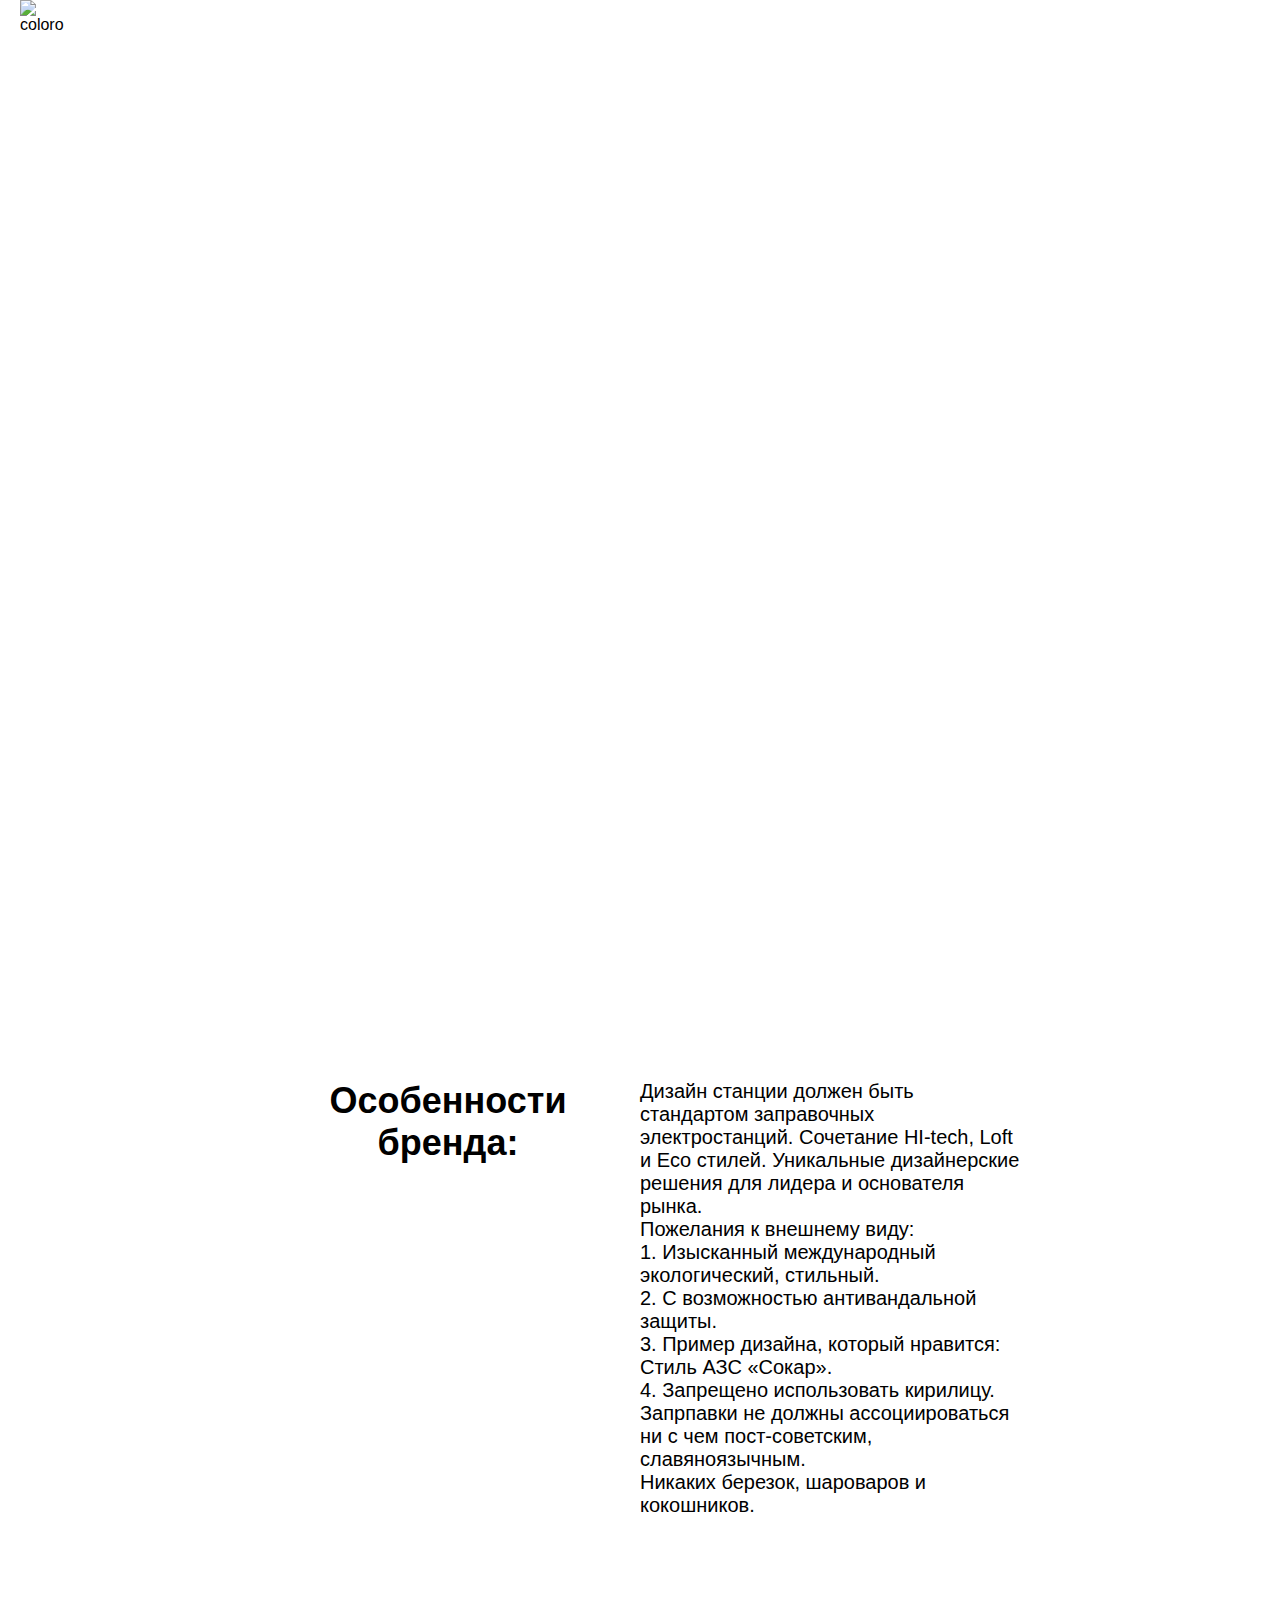
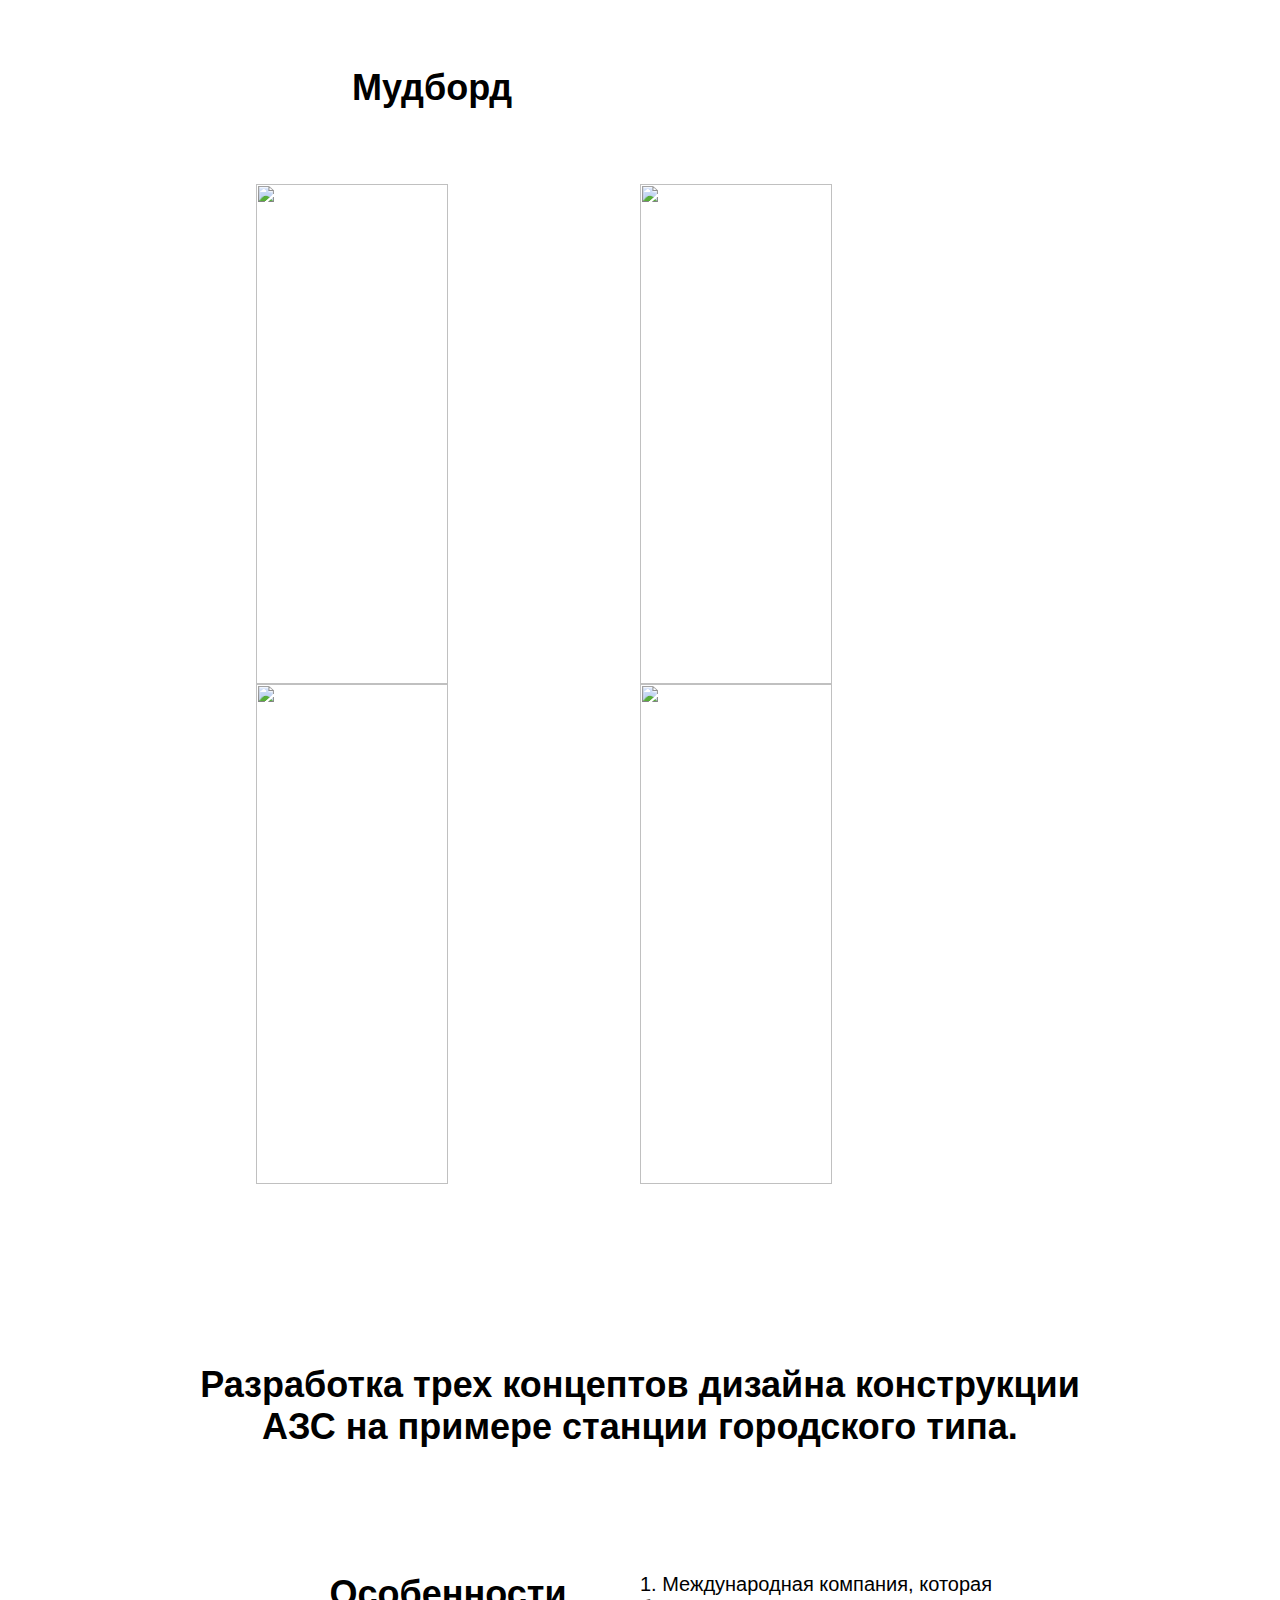
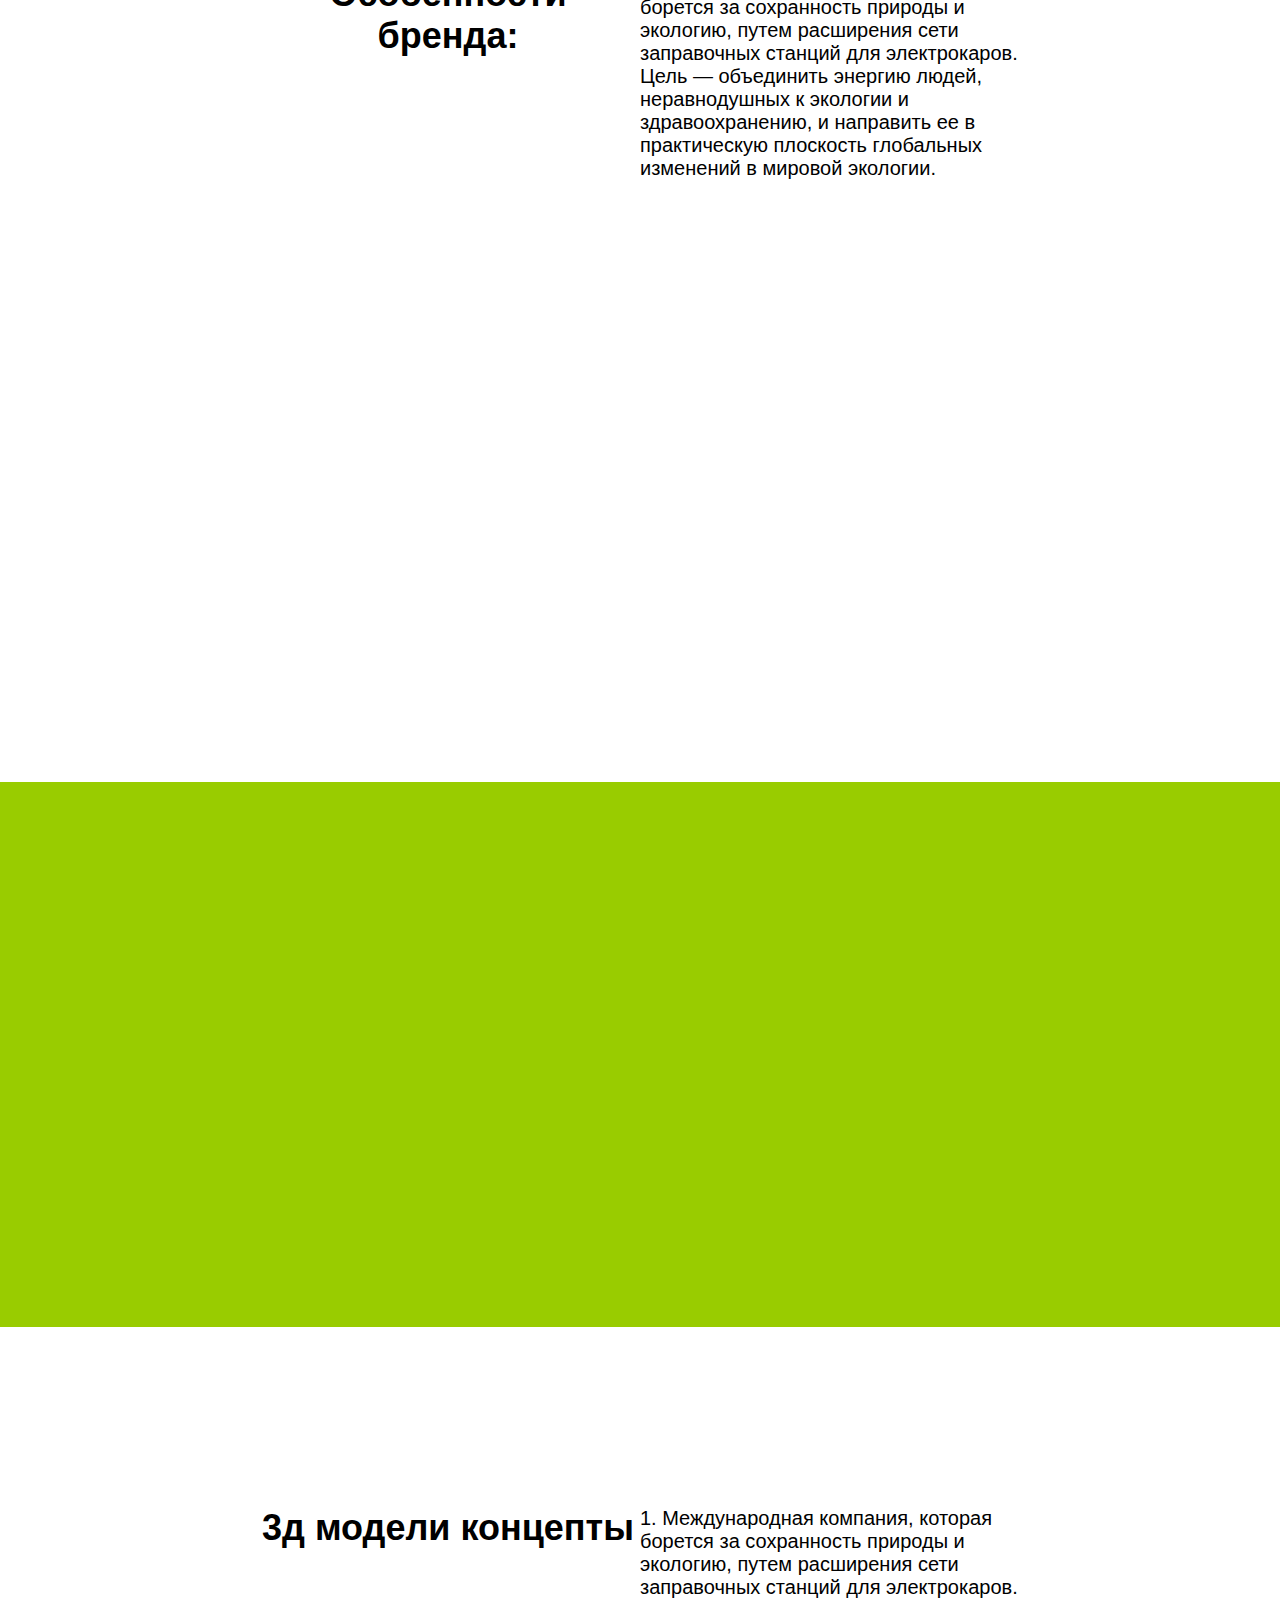
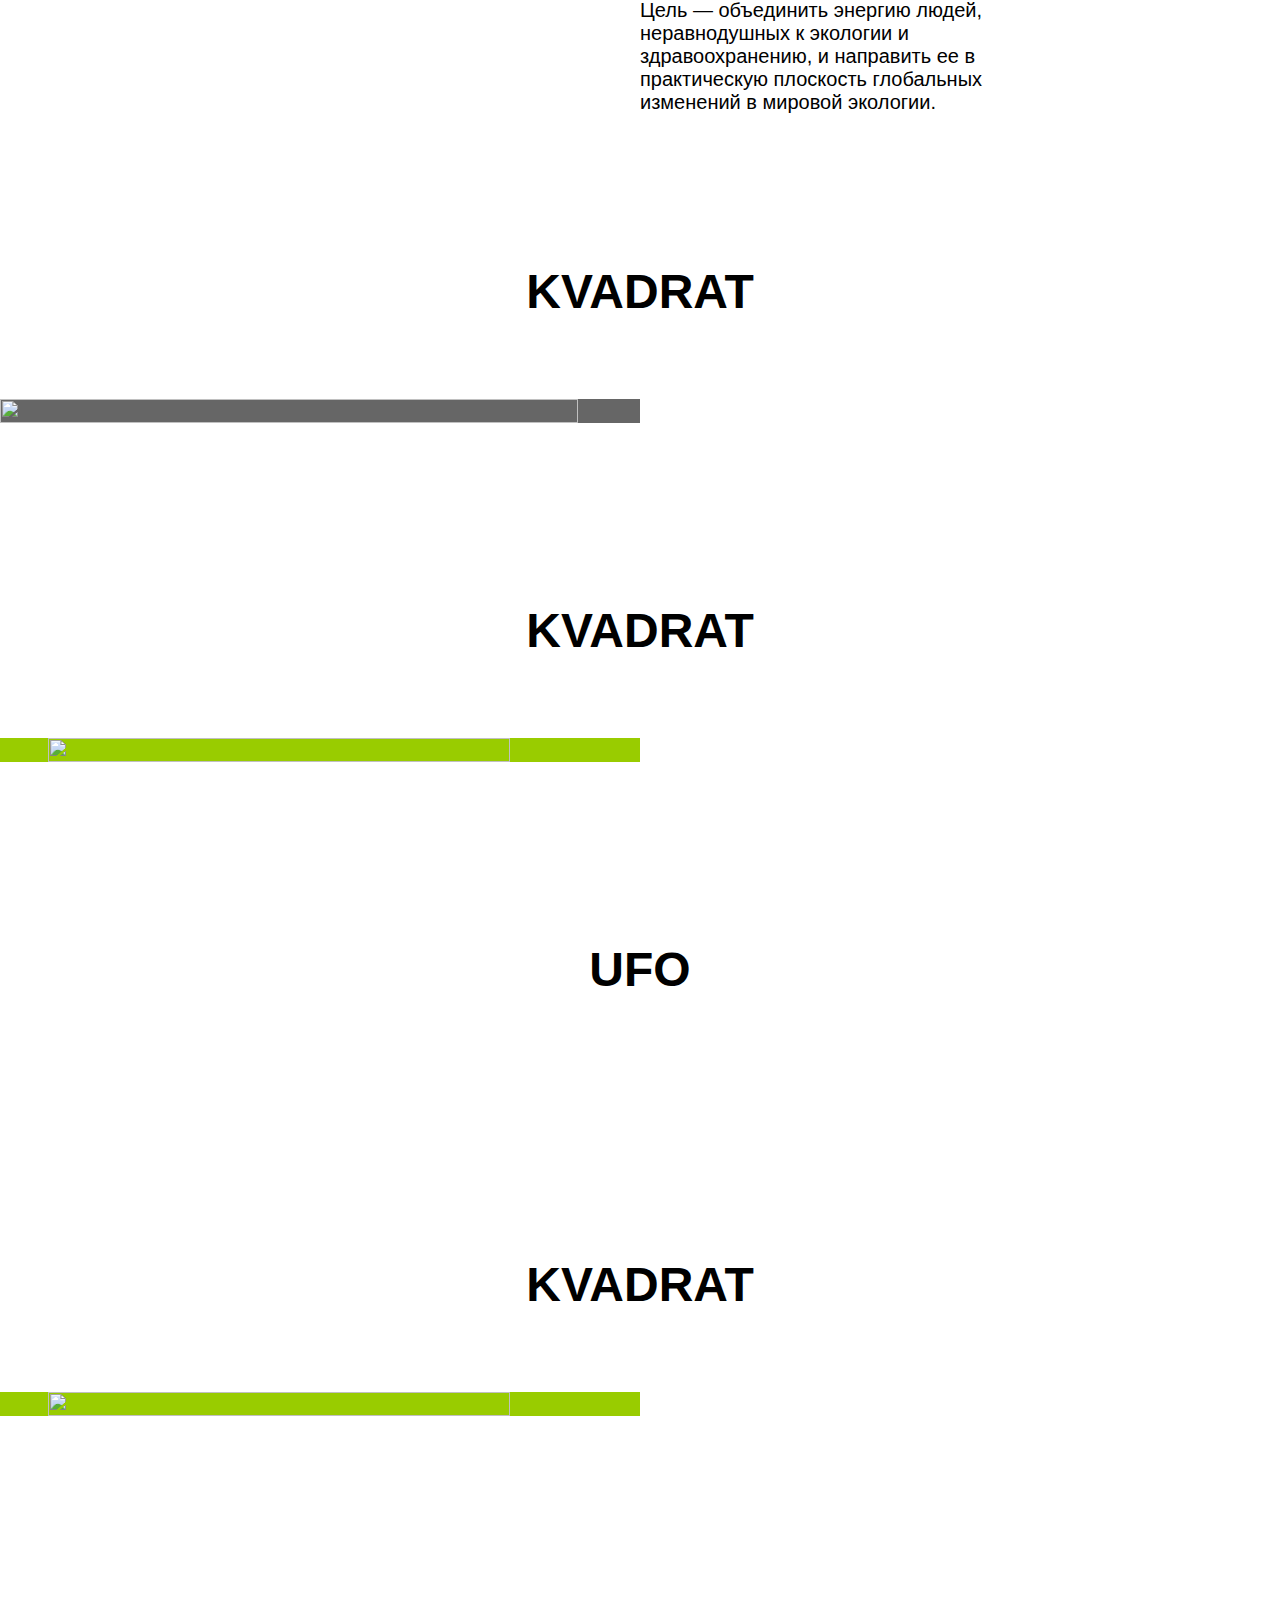
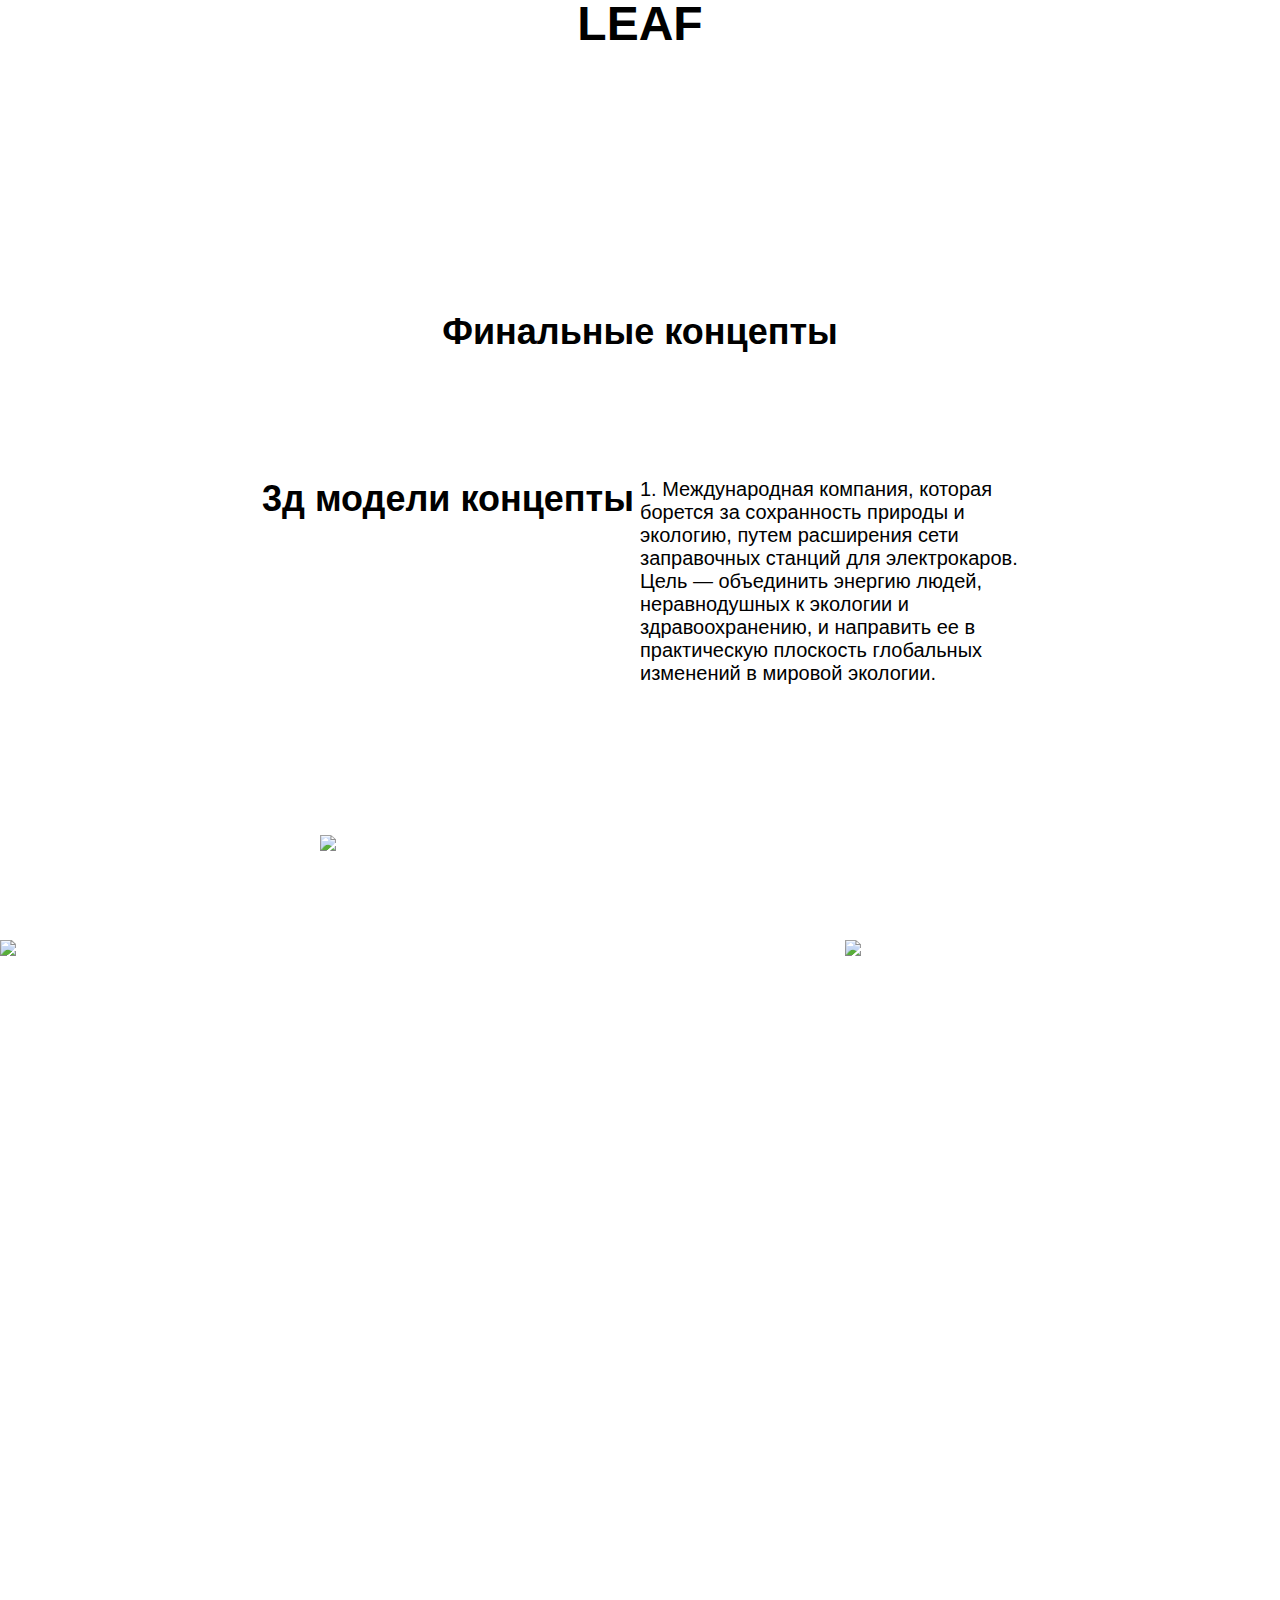
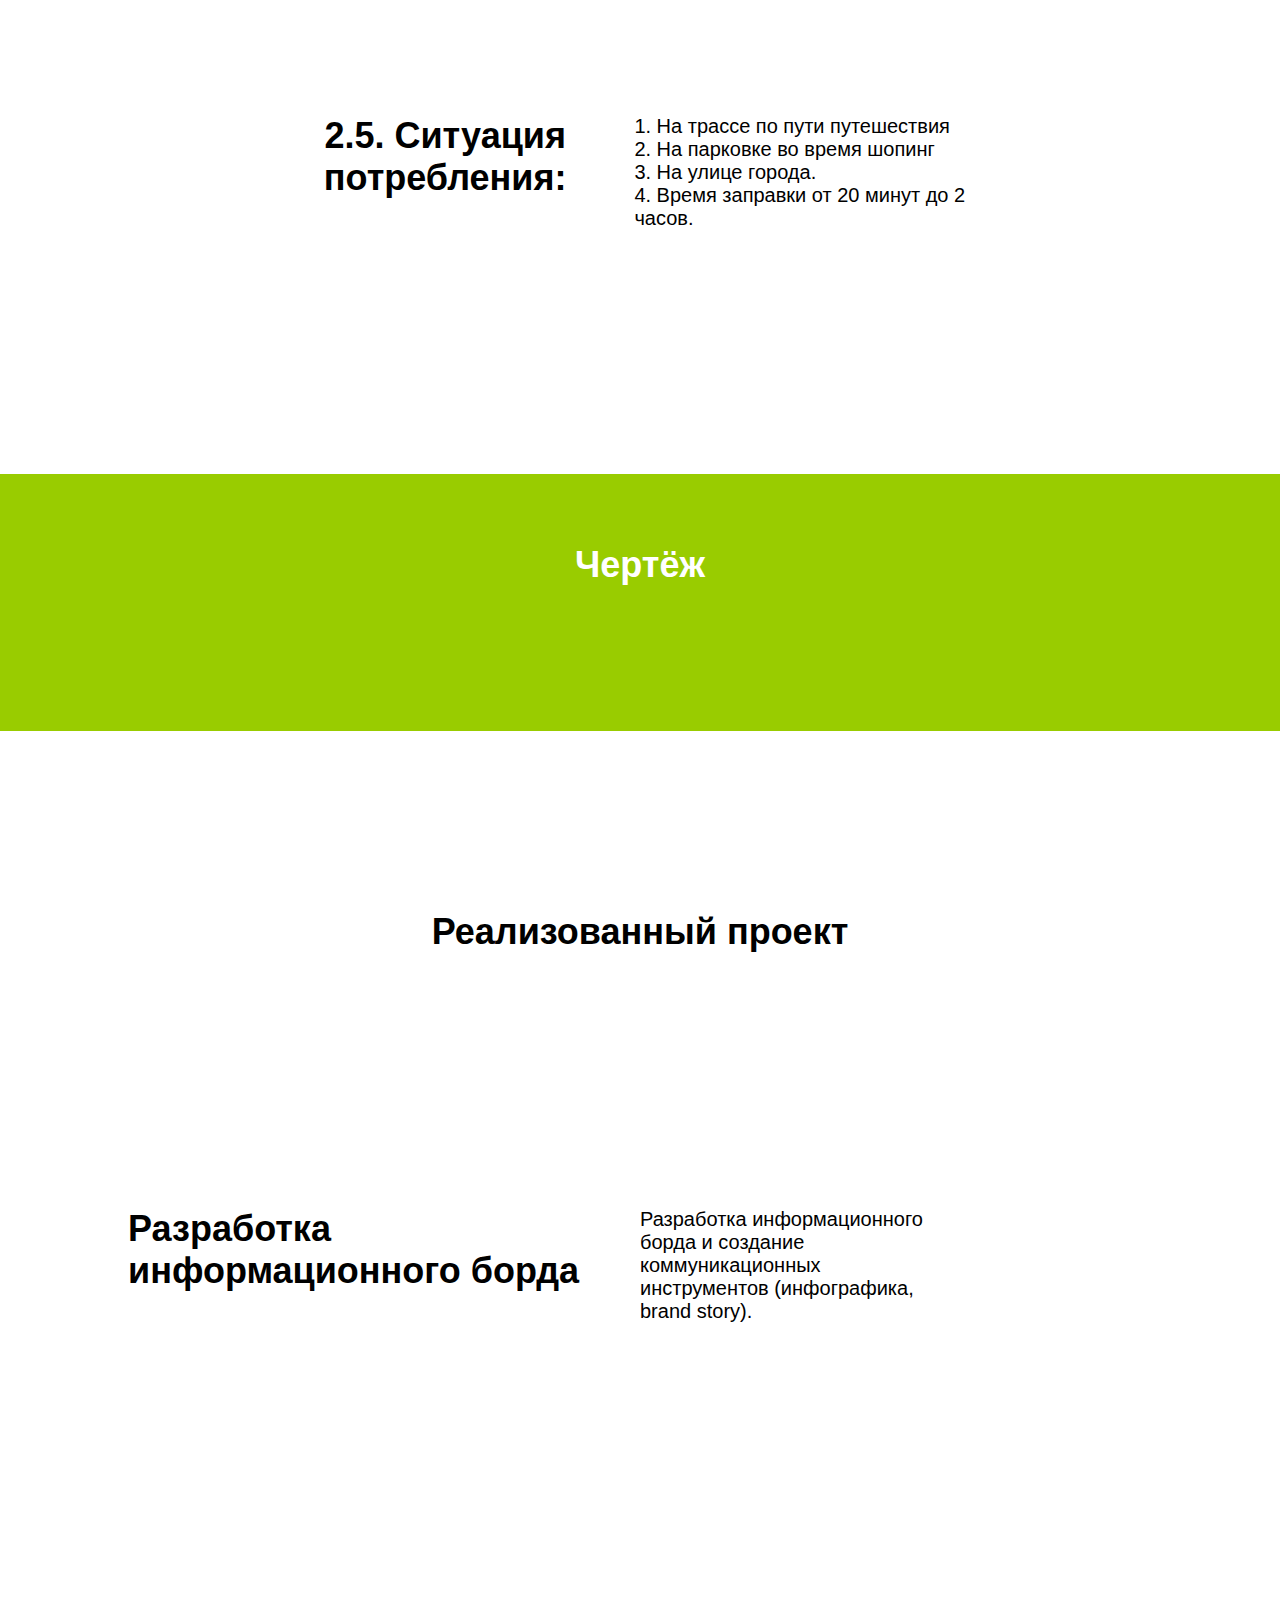
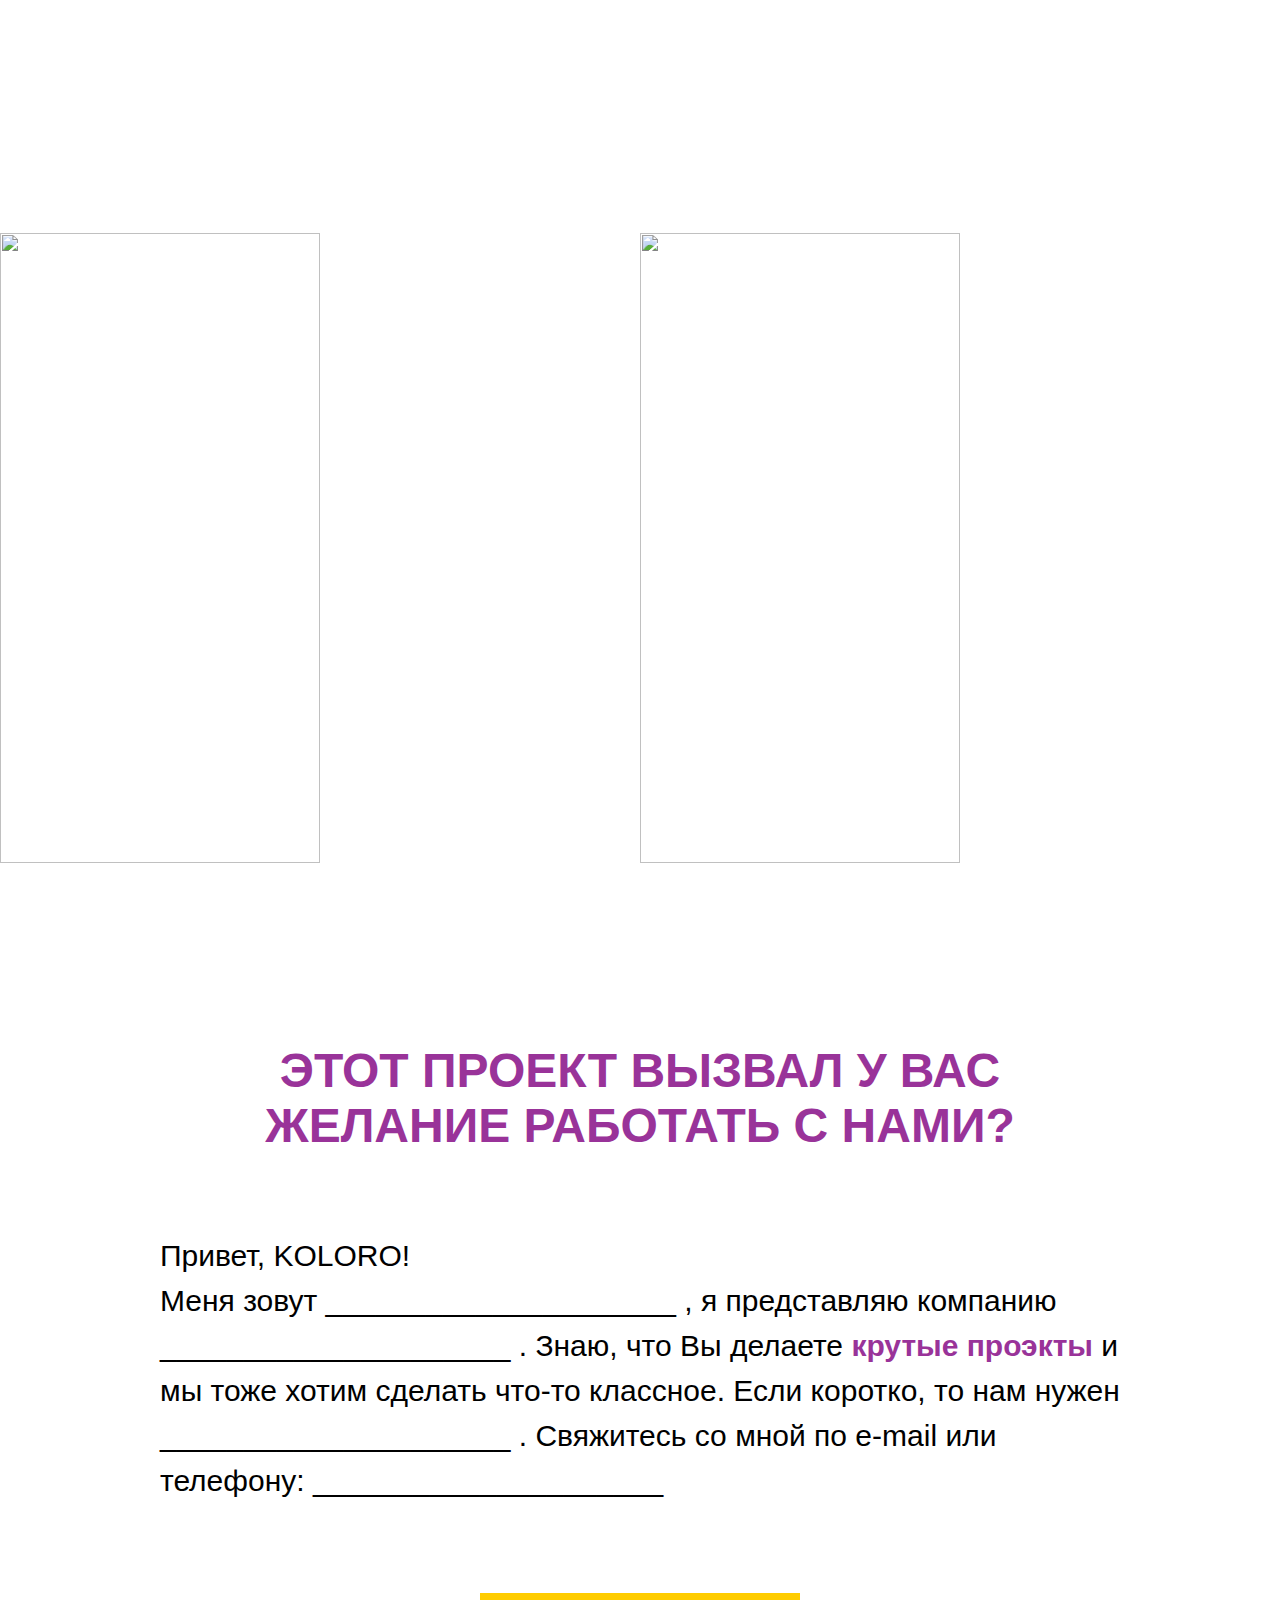
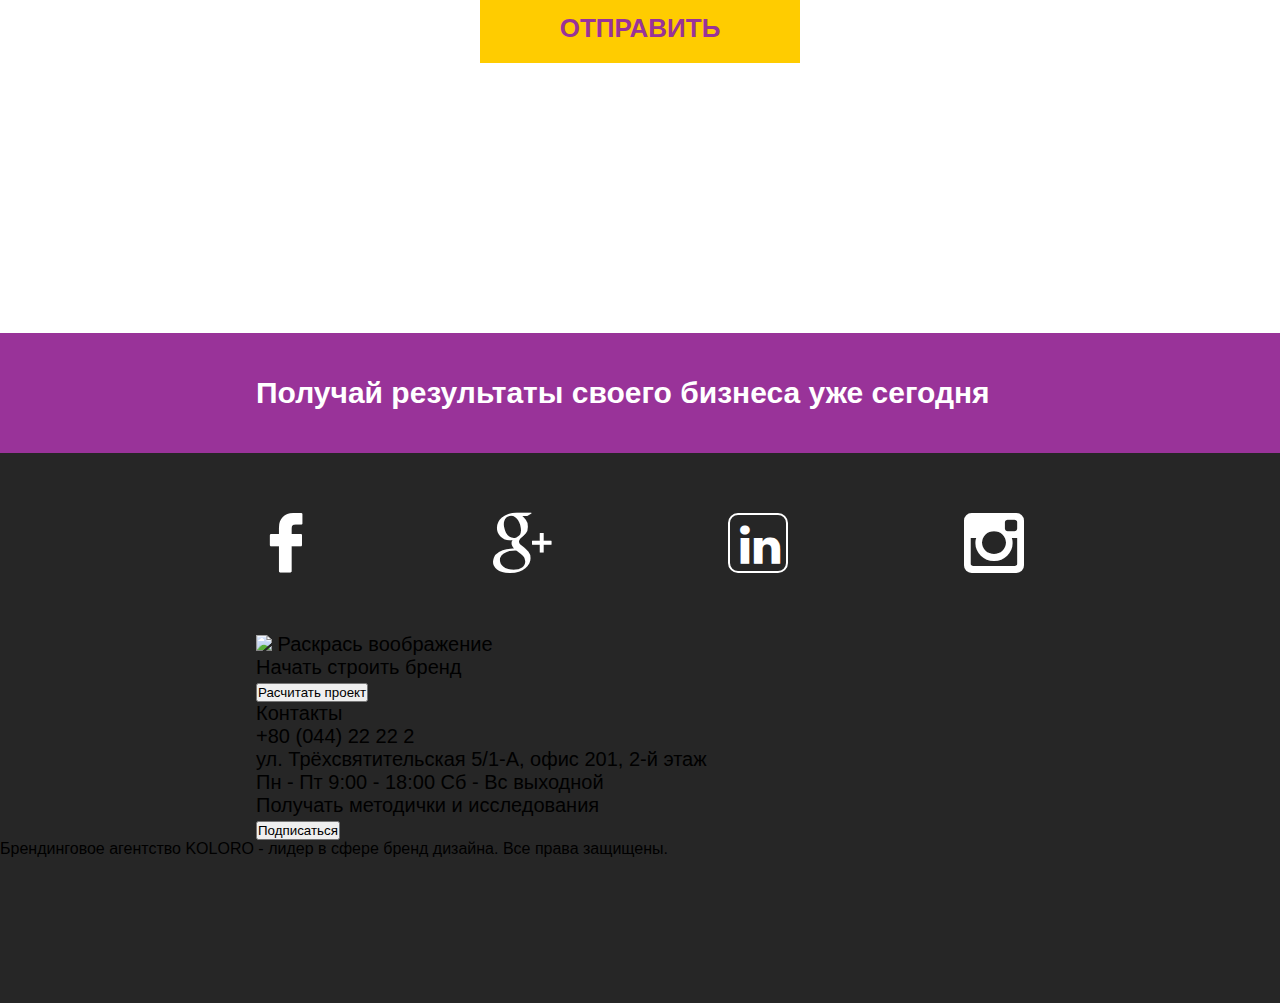
==== commit 80c10ab5: "Add files via upload" ====
--- a/index.html
+++ b/index.html
@@ -9,7 +9,7 @@
 	<header class="fixmenu">
 	    <div class="container">
 	        <a href="/">
-	            <img src="img/koloro-logo-white.svg" class="logo white_logo" width="166" height="51" alt="coloro">
+	            <img src="img/koloro-logo-white.svg" width="166" height="51" alt="coloro">
 	        </a>
 				<nav> 
 	 			    <ul>
@@ -219,17 +219,46 @@
 				</p>
 			<button>Отправить</button>
 		</div>
-	<div class="container"><p>Получай результаты своего бизнеса уже сегодня</p></div>		
-	</section>
+		
+	</section>
+	
 	<footer>
-		<div class="social">
-			<img src="" alt="">
-			<img src="" alt="">
-			<img src="" alt="">
-			<img src="" alt="">
-			<img src="" alt="">
-		</div>
-
+		<div class="container"><p>Получай результаты своего бизнеса уже сегодня</p></div>	
+			<div class="social">
+				<div class="row">
+					<span class="icon-fb"></span>
+					<span class="icon-google"></span>
+					<span class="icon-lin"></span>
+					<span class="icon-insta"></span>
+				</div>
+			</div>
+			<div class="row">
+				<ul>
+					<li>
+						<img src="img/koloro-logo-white.svg">
+						<span>Раскрась воображение</span>
+					</li>
+					<li>
+						<p>Начать строить бренд</p>
+						<button>Расчитать проект</button>
+					</li>
+					<li>
+						<ul>
+							<li>Контакты</li>
+							<li>+80 (044) 22 22 2</li>
+							<li>ул. Трёхсвятительская 5/1-А, офис 201, 2-й этаж</li>
+							<li>Пн - Пт 9:00 - 18:00
+								Сб - Вс выходной</li>
+						</ul>
+					</li>
+					<li>
+						<p>Получать методички и исследования</p>
+						<button>Подписаться</button>
+					</li>
+				</ul>
+
+			</div>		
+<span>Брендинговое агентство KOLORO - лидер в сфере бренд дизайна. Все права защищены.</span>
 
 	</footer>
   <!-- <script src="slide.js"></script> -->
--- a/css/style.css
+++ b/css/style.css
@@ -1,4 +1,39 @@
 @charset "UTF-8";
+@font-face {
+  font-family: 'icomoon';
+  src: url("fonts/icomoon.eot?g7c9af");
+  src: url("fonts/icomoon.eot?g7c9af#iefix") format("embedded-opentype"), url("fonts/icomoon.ttf?g7c9af") format("truetype"), url("fonts/icomoon.woff?g7c9af") format("woff"), url("fonts/icomoon.svg?g7c9af#icomoon") format("svg");
+  font-weight: normal;
+  font-style: normal; }
+[class^="icon-"], [class*=" icon-"] {
+  /* use !important to prevent issues with browser extensions that change fonts */
+  font-family: 'icomoon' !important;
+  speak: none;
+  font-style: normal;
+  font-weight: normal;
+  font-variant: normal;
+  text-transform: none;
+  line-height: 1;
+  /* Better Font Rendering =========== */
+  -webkit-font-smoothing: antialiased;
+  -moz-osx-font-smoothing: grayscale; }
+
+.icon-google:before {
+  content: "\e900";
+  color: #fff; }
+
+.icon-insta:before {
+  content: "\e901";
+  color: #fff; }
+
+.icon-lin:before {
+  content: "\e902";
+  color: #fff; }
+
+.icon-fb:before {
+  content: "\e903";
+  color: #fff; }
+
 * {
   margin: 0;
   padding: 0;
@@ -266,16 +301,36 @@
     text-transform: uppercase;
     font-weight: bold;
     font-size: 26px; }
-.forma .container {
-  height: 120px;
-  background: #993399;
-  justify-content: space-between;
-  align-items: center; }
-  .forma .container p {
-    color: #ffffff;
-    font-weight: bold;
-    width: 60%;
-    margin: 0 auto;
-    font-size: 30px; }
+
+footer {
+  height: 670px;
+  background: #262626; }
+  footer .container {
+    height: 120px;
+    background: #993399;
+    justify-content: space-between;
+    align-items: center; }
+    footer .container p {
+      color: #ffffff;
+      font-weight: bold;
+      width: 60%;
+      margin: 0 auto;
+      font-size: 30px; }
+  footer .social {
+    height: 180px; }
+    footer .social .row {
+      justify-content: space-between;
+      align-items: center;
+      height: 100%; }
+      footer .social .row span {
+        font-size: 60px; }
+      footer .social .row .icon-lin {
+        width: 60px;
+        height: 60px;
+        border: 2px solid #fff;
+        border-radius: 10px;
+        padding: 10px;
+        font-size: 40px;
+        box-sizing: border-box; }
 
 /*# sourceMappingURL=style.css.map */
